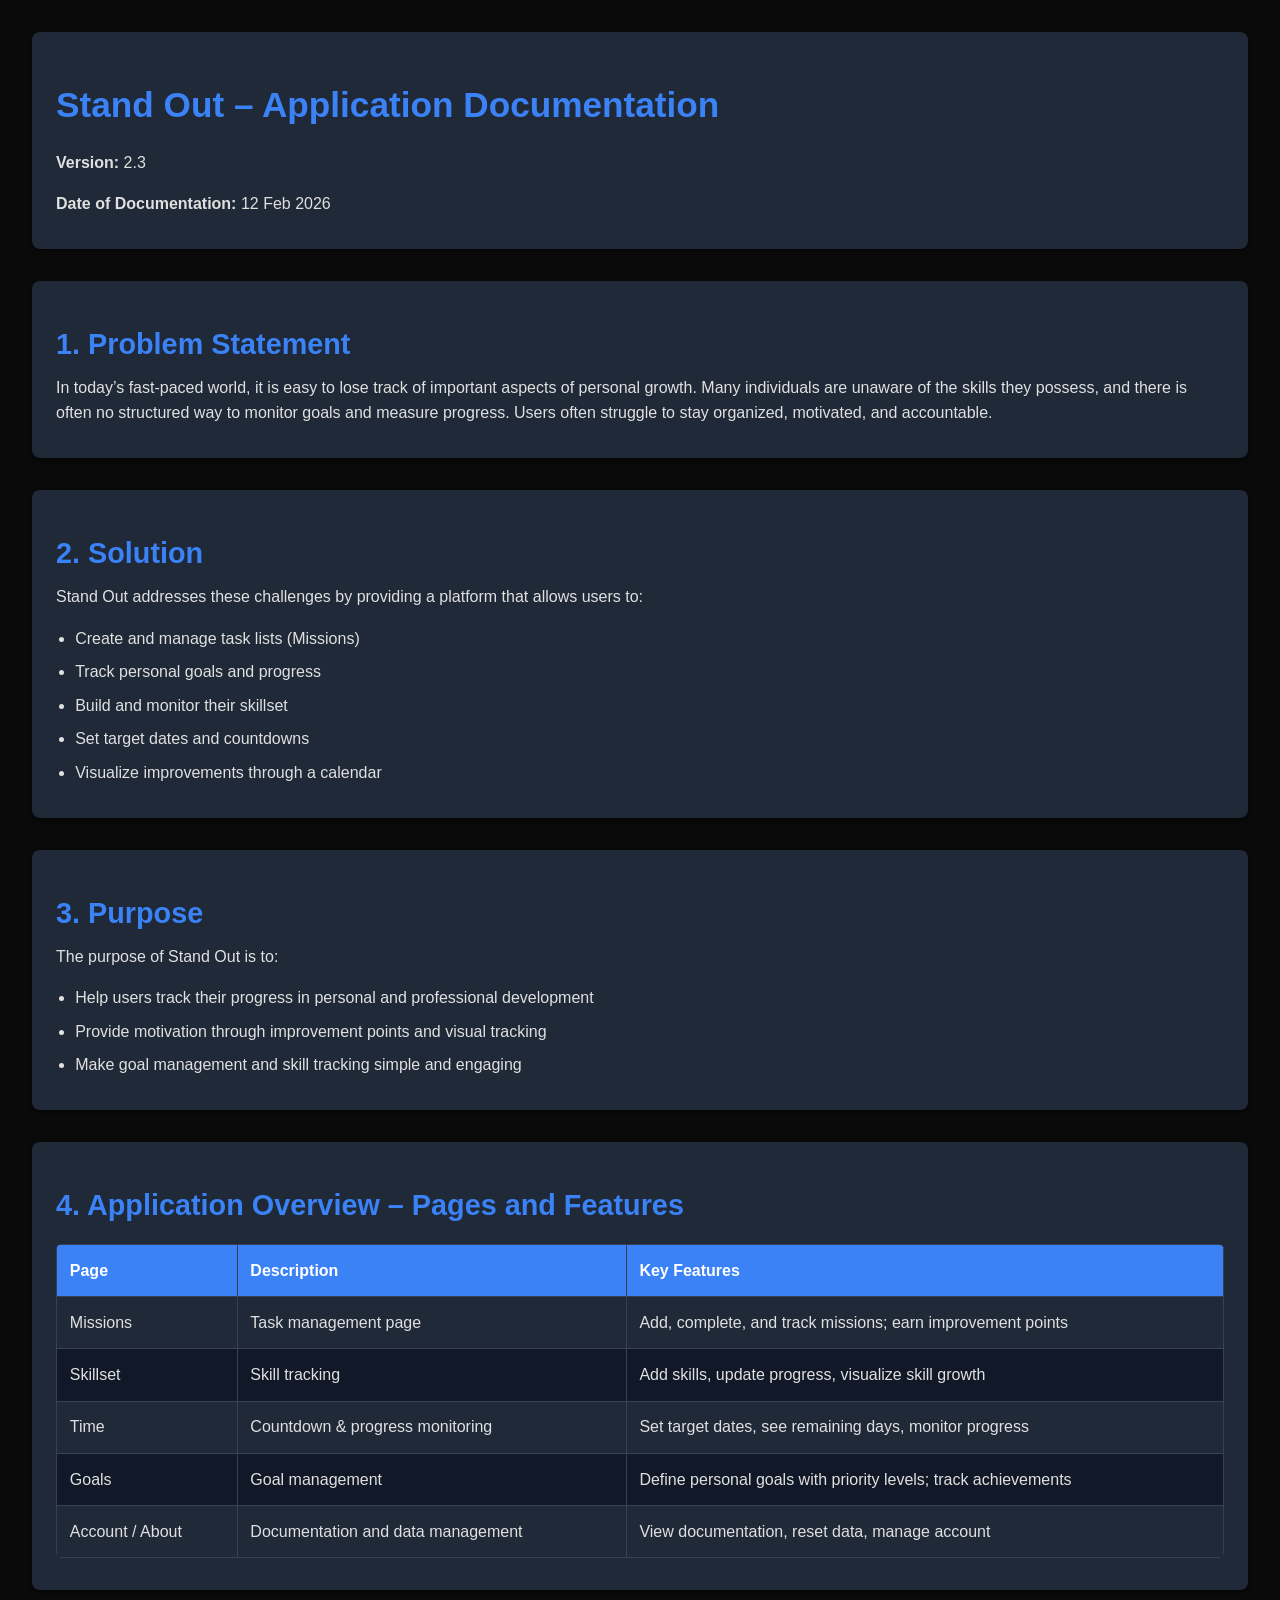
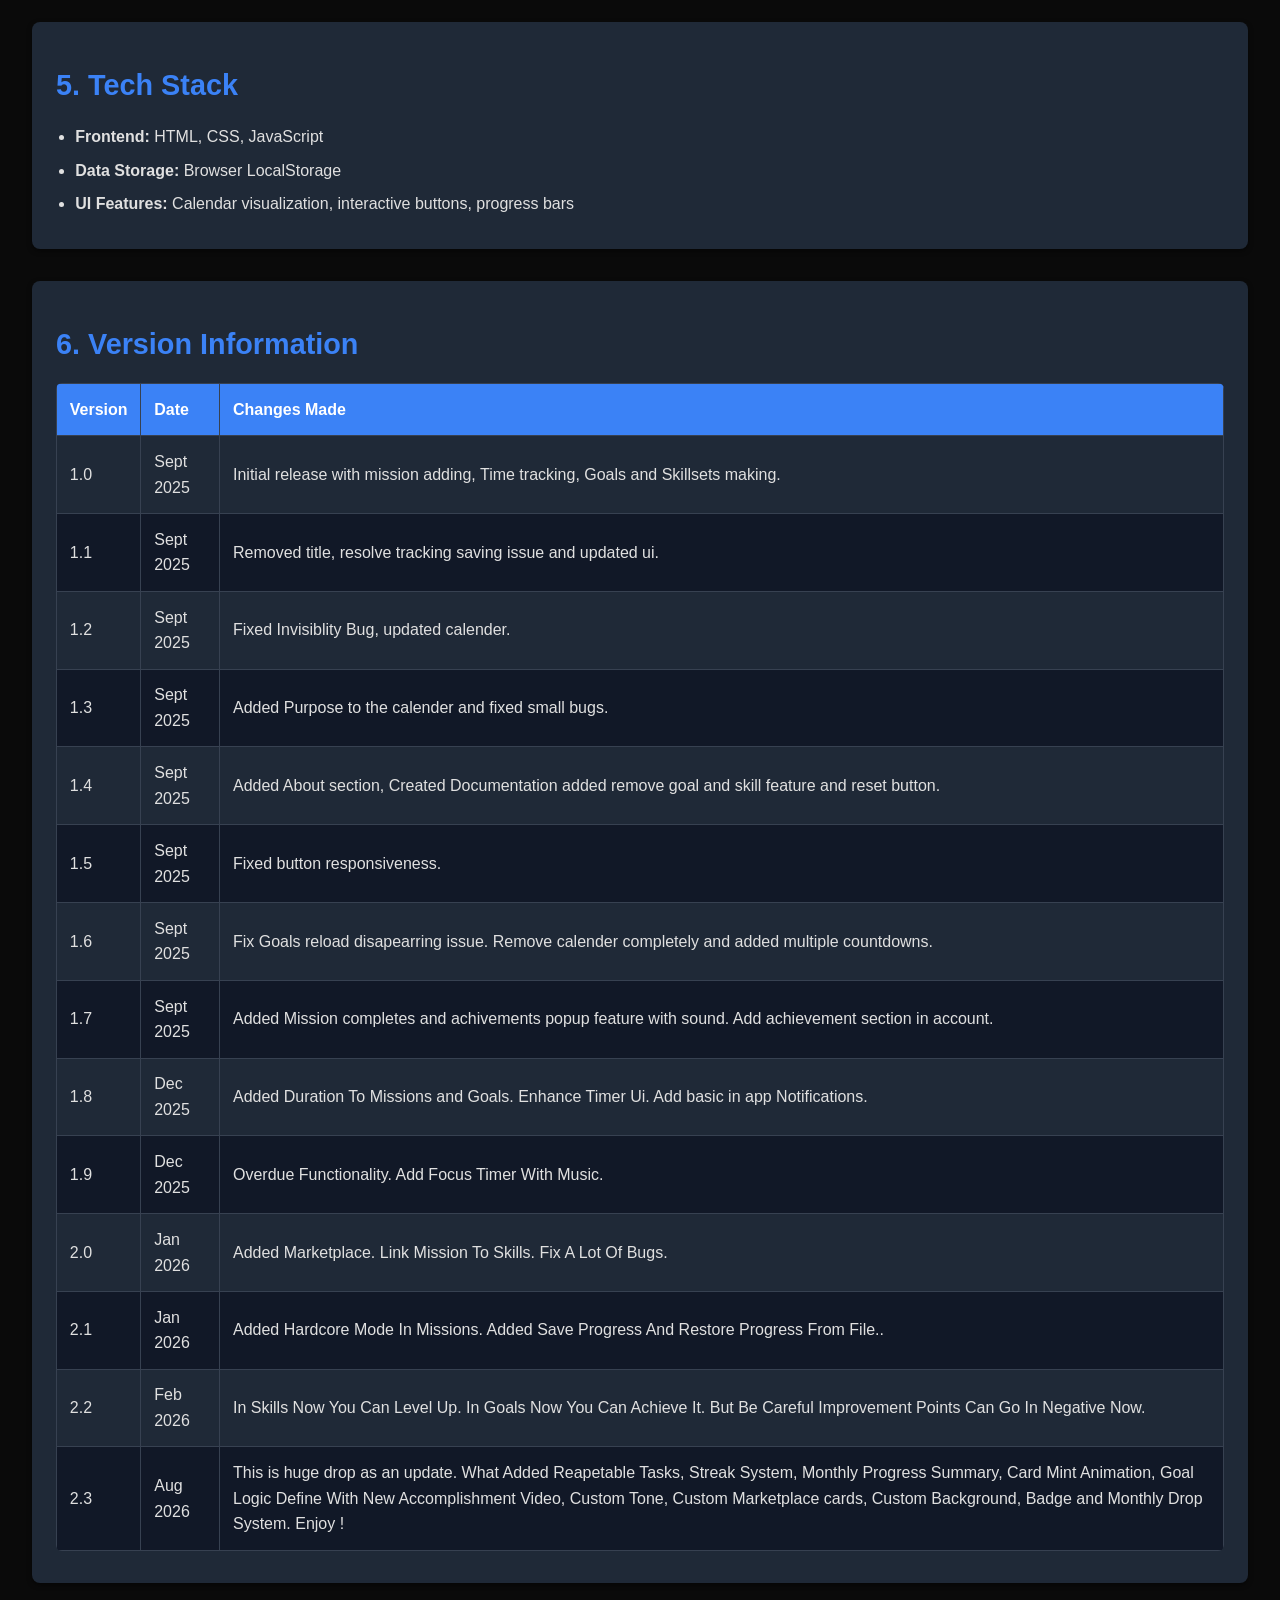
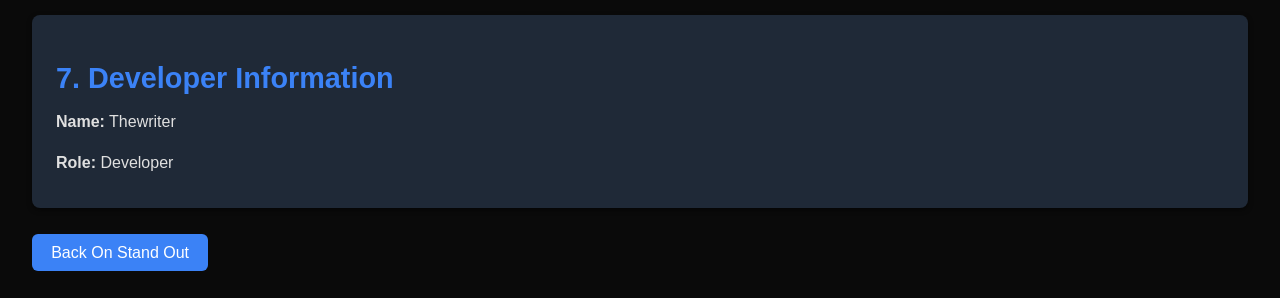
==== documentation.html @ ccac1e9d "Update documentation.html" ====
<!DOCTYPE html>
<html lang="en">
<head>
  <meta charset="UTF-8">
  <meta name="viewport" content="width=device-width, initial-scale=1.0">
  <title>Stand Out Documentation</title>
  <style>
    body {
      font-family: 'Segoe UI', sans-serif;
      background-color: #0a0a0a;
      color: #e0e0e0;
      margin: 0;
      padding: 2rem;
      line-height: 1.6;
    }
    h1, h2, h3, h4, h5, h6 {
      color: #3B82F6;
      margin-bottom: 0.5rem;
    }
    h1 { font-size: 2.2rem; margin-bottom: 1rem; }
    h2 { font-size: 1.8rem; margin-top: 1.5rem; }
    h3 { font-size: 1.4rem; margin-top: 1rem; }
    p { margin: 0.5rem 0 1rem 0; }
    ul {
      padding-left: 1.2rem;
    }
    li {
      margin-bottom: 0.5rem;
    }
    table {
      border-collapse: collapse;
      width: 100%;
      margin: 1rem 0;
      background-color: #1f2937;
      color: #e0e0e0;
      border-radius: 6px;
      overflow: hidden;
    }
    th, td {
      border: 1px solid #374151;
      padding: 0.8rem;
      text-align: left;
    }
    th {
      background-color: #3B82F6;
      color: white;
    }
    tr:nth-child(even) {
      background-color: #111827;
    }
    section {
      margin-bottom: 2rem;
      max-width: 100vw;
      background: #1f2937;
      padding: 1rem 1.5rem;
      border-radius: 8px;
      box-shadow: 0 2px 5px rgba(0,0,0,0.5);
      overflow-x: auto;
    }
    .button {
  margin-left: auto;
  padding: 0.6rem 1.2rem;
  background: #3B82F6;
  border: none;
  border-radius: 6px;
  color: white;
  cursor: pointer;
  text-decoration: none;
  transition: background 0.3s ease, transform 0.2s ease;
}
  </style>
</head>
<body>

  <section>
    <h1>Stand Out – Application Documentation</h1>
    <p><strong>Version:</strong> 2.3</p>
    <p><strong>Date of Documentation:</strong> 12 Feb 2026</p>
  </section>

  <section>
    <h2>1. Problem Statement</h2>
    <p>In today’s fast-paced world, it is easy to lose track of important aspects of personal growth. Many individuals are unaware of the skills they possess, and there is often no structured way to monitor goals and measure progress. Users often struggle to stay organized, motivated, and accountable.</p>
  </section>

  <section>
    <h2>2. Solution</h2>
    <p>Stand Out addresses these challenges by providing a platform that allows users to:</p>
    <ul>
      <li>Create and manage task lists (Missions)</li>
      <li>Track personal goals and progress</li>
      <li>Build and monitor their skillset</li>
      <li>Set target dates and countdowns</li>
      <li>Visualize improvements through a calendar</li>
    </ul>
  </section>

  <section>
    <h2>3. Purpose</h2>
    <p>The purpose of Stand Out is to:</p>
    <ul>
      <li>Help users track their progress in personal and professional development</li>
      <li>Provide motivation through improvement points and visual tracking</li>
      <li>Make goal management and skill tracking simple and engaging</li>
    </ul>
  </section>

  <section>
    <h2>4. Application Overview – Pages and Features</h2>
    <table>
      <thead>
        <tr>
          <th>Page</th>
          <th>Description</th>
          <th>Key Features</th>
        </tr>
      </thead>
      <tbody>
        <tr>
          <td>Missions</td>
          <td>Task management page</td>
          <td>Add, complete, and track missions; earn improvement points</td>
        </tr>
        <tr>
          <td>Skillset</td>
          <td>Skill tracking</td>
          <td>Add skills, update progress, visualize skill growth</td>
        </tr>
        <tr>
          <td>Time</td>
          <td>Countdown & progress monitoring</td>
          <td>Set target dates, see remaining days, monitor progress</td>
        </tr>
        <tr>
          <td>Goals</td>
          <td>Goal management</td>
          <td>Define personal goals with priority levels; track achievements</td>
        </tr>
        <tr>
          <td>Account / About</td>
          <td>Documentation and data management</td>
          <td>View documentation, reset data, manage account</td>
        </tr>
      </tbody>
    </table>
  </section>

  <section>
    <h2>5. Tech Stack</h2>
    <ul>
      <li><strong>Frontend:</strong> HTML, CSS, JavaScript</li>
      <li><strong>Data Storage:</strong> Browser LocalStorage</li>
      <li><strong>UI Features:</strong> Calendar visualization, interactive buttons, progress bars</li>
    </ul>
  </section>

  <section>
    <h2>6. Version Information</h2>
    <table>
      <thead>
        <tr>
          <th>Version</th>
          <th>Date</th>
          <th>Changes Made</th>
        </tr>
      </thead>
      <tbody>
        <tr>
          <td>1.0</td>
          <td>Sept 2025</td>
          <td>Initial release with mission adding, Time tracking, Goals and Skillsets making.</td>
        </tr>
        <tr>
          <td>1.1</td>
          <td>Sept 2025</td>
          <td>Removed title, resolve tracking saving issue and updated ui.</td>
        </tr>
        <tr>
          <td>1.2</td>
          <td>Sept 2025</td>
          <td>Fixed Invisiblity Bug, updated calender.</td>
        </tr>
        <tr>
          <td>1.3</td>
          <td>Sept 2025</td>
          <td>Added Purpose to the calender and fixed small bugs.</td>
        </tr>
        <tr>
          <td>1.4</td>
          <td>Sept 2025</td>
          <td>Added About section, Created Documentation added remove goal and skill feature and reset button.</td>
        </tr>
        <tr>
          <td>1.5</td>
          <td>Sept 2025</td>
          <td>Fixed button responsiveness.</td>
        </tr>
        <tr>
          <td>1.6</td>
          <td>Sept 2025</td>
          <td>Fix Goals reload disapearring issue. Remove calender completely and added multiple countdowns.</td>
        </tr>
        <tr>
          <td>1.7</td>
          <td>Sept 2025</td>
          <td>Added Mission completes and achivements popup feature with sound. Add achievement section in account.</td>
        </tr>
        <tr>
          <td>1.8</td>
          <td>Dec 2025</td>
          <td>Added Duration To Missions and Goals. Enhance Timer Ui. Add basic in app Notifications.</td>
        </tr>
        <tr>
          <td>1.9</td>
          <td>Dec 2025</td>
          <td>Overdue Functionality. Add Focus Timer With Music.</td>
        </tr>
        <tr>
          <td>2.0</td>
          <td>Jan 2026</td>
          <td>Added Marketplace. Link Mission To Skills. Fix A Lot Of Bugs.</td>
        </tr>
        <tr>
          <td>2.1</td>
          <td>Jan 2026</td>
          <td>Added Hardcore Mode In Missions.  Added Save Progress And Restore Progress From File..</td>
        </tr>
         <tr>
          <td>2.2</td>
          <td>Feb 2026</td>
          <td>In Skills Now You Can Level Up. In Goals Now You Can Achieve It. But Be Careful Improvement Points Can Go In Negative Now.</td>
         </tr>
        <tr>
          <td>2.3</td>
          <td>Aug 2026</td>
          <td>This is huge drop as an update. What Added Reapetable Tasks, Streak System, Monthly Progress Summary, Card Mint Animation, Goal Logic Define With New Accomplishment Video, Custom Tone, Custom Marketplace cards, Custom Background, Badge and Monthly Drop System. Enjoy !</td>
         </tr>
      </tbody>
    </table>
  </section>

  <section>
    <h2>7. Developer Information</h2>
    <p><strong>Name:</strong> Thewriter</p>
    <p><strong>Role:</strong> Developer</p>
  </section>
  <a class="button" href="index.html">Back On Stand Out</a>
</body>
</html>
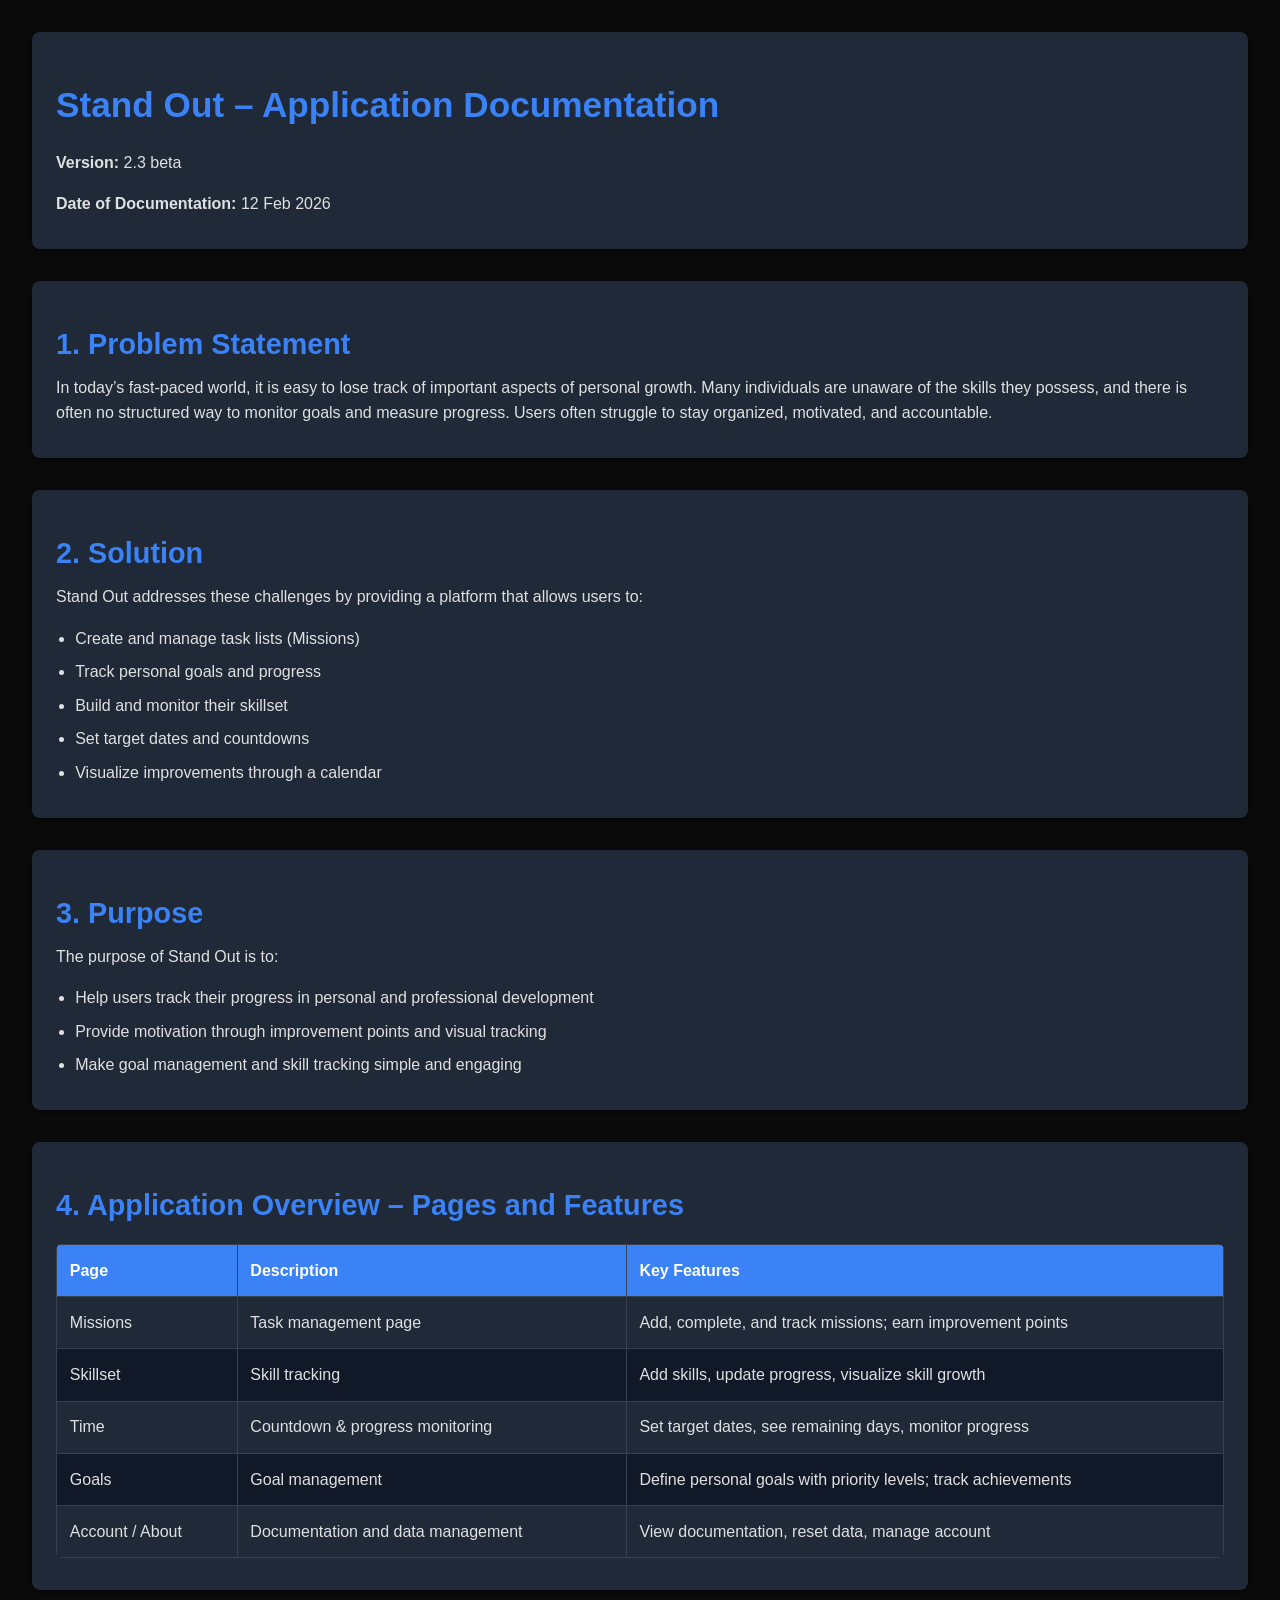
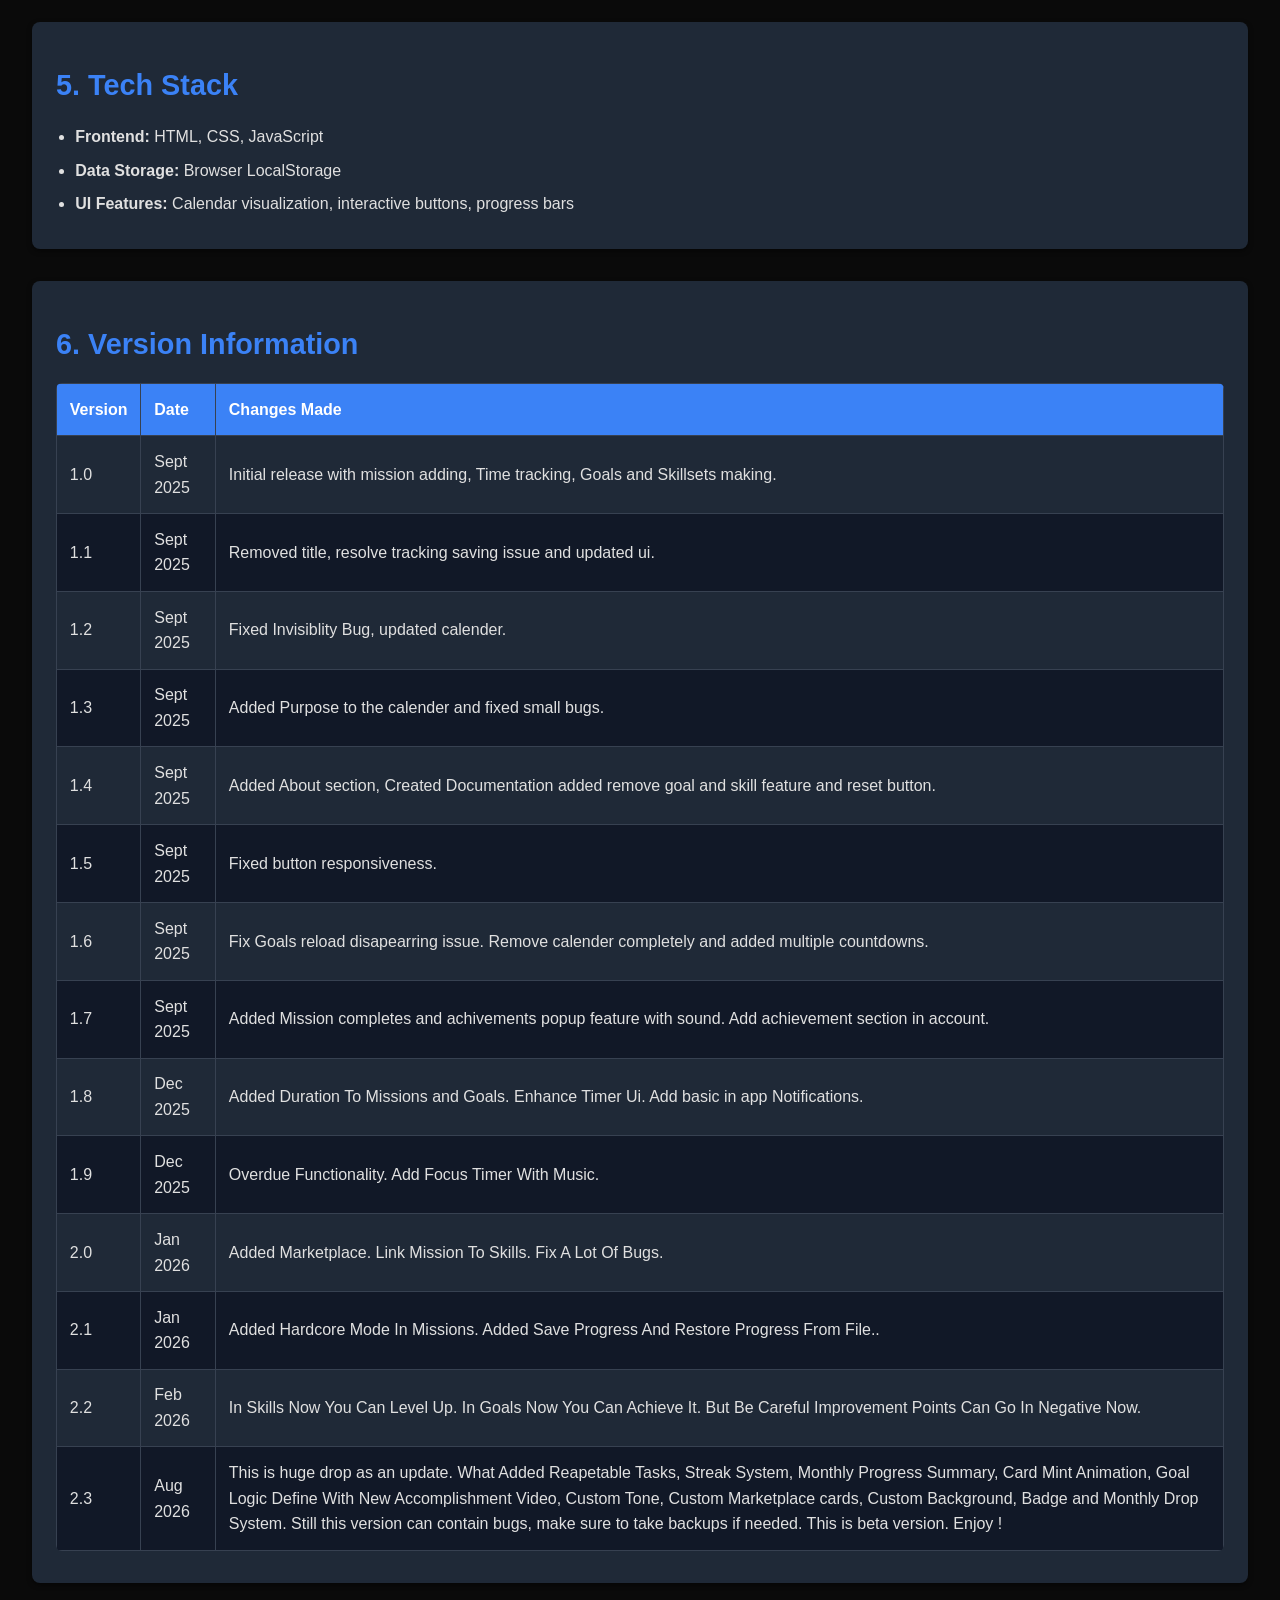
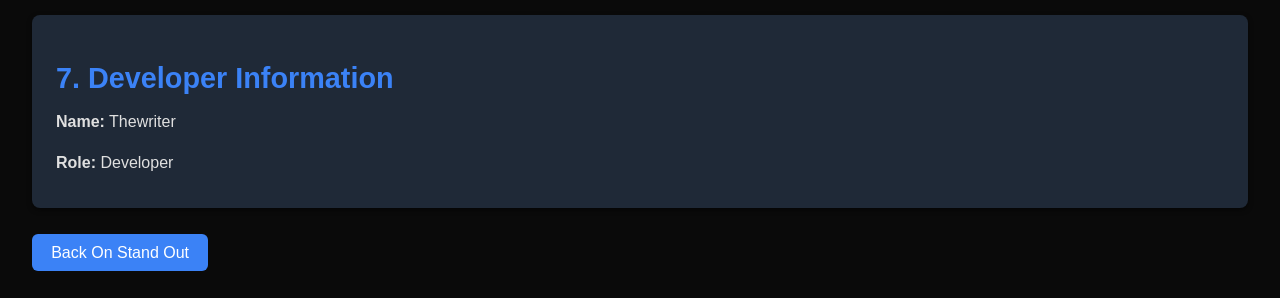
==== commit 220cd089: "Update documentation.html" ====
--- a/documentation.html
+++ b/documentation.html
@@ -74,7 +74,7 @@
 
   <section>
     <h1>Stand Out – Application Documentation</h1>
-    <p><strong>Version:</strong> 2.3</p>
+    <p><strong>Version:</strong> 2.3 beta</p>
     <p><strong>Date of Documentation:</strong> 12 Feb 2026</p>
   </section>
 
@@ -233,7 +233,7 @@
         <tr>
           <td>2.3</td>
           <td>Aug 2026</td>
-          <td>This is huge drop as an update. What Added Reapetable Tasks, Streak System, Monthly Progress Summary, Card Mint Animation, Goal Logic Define With New Accomplishment Video, Custom Tone, Custom Marketplace cards, Custom Background, Badge and Monthly Drop System. Enjoy !</td>
+          <td>This is huge drop as an update. What Added Reapetable Tasks, Streak System, Monthly Progress Summary, Card Mint Animation, Goal Logic Define With New Accomplishment Video, Custom Tone, Custom Marketplace cards, Custom Background, Badge and Monthly Drop System. Still this version can contain bugs, make sure to take backups if needed. This  is beta version. Enjoy !</td>
          </tr>
       </tbody>
     </table>
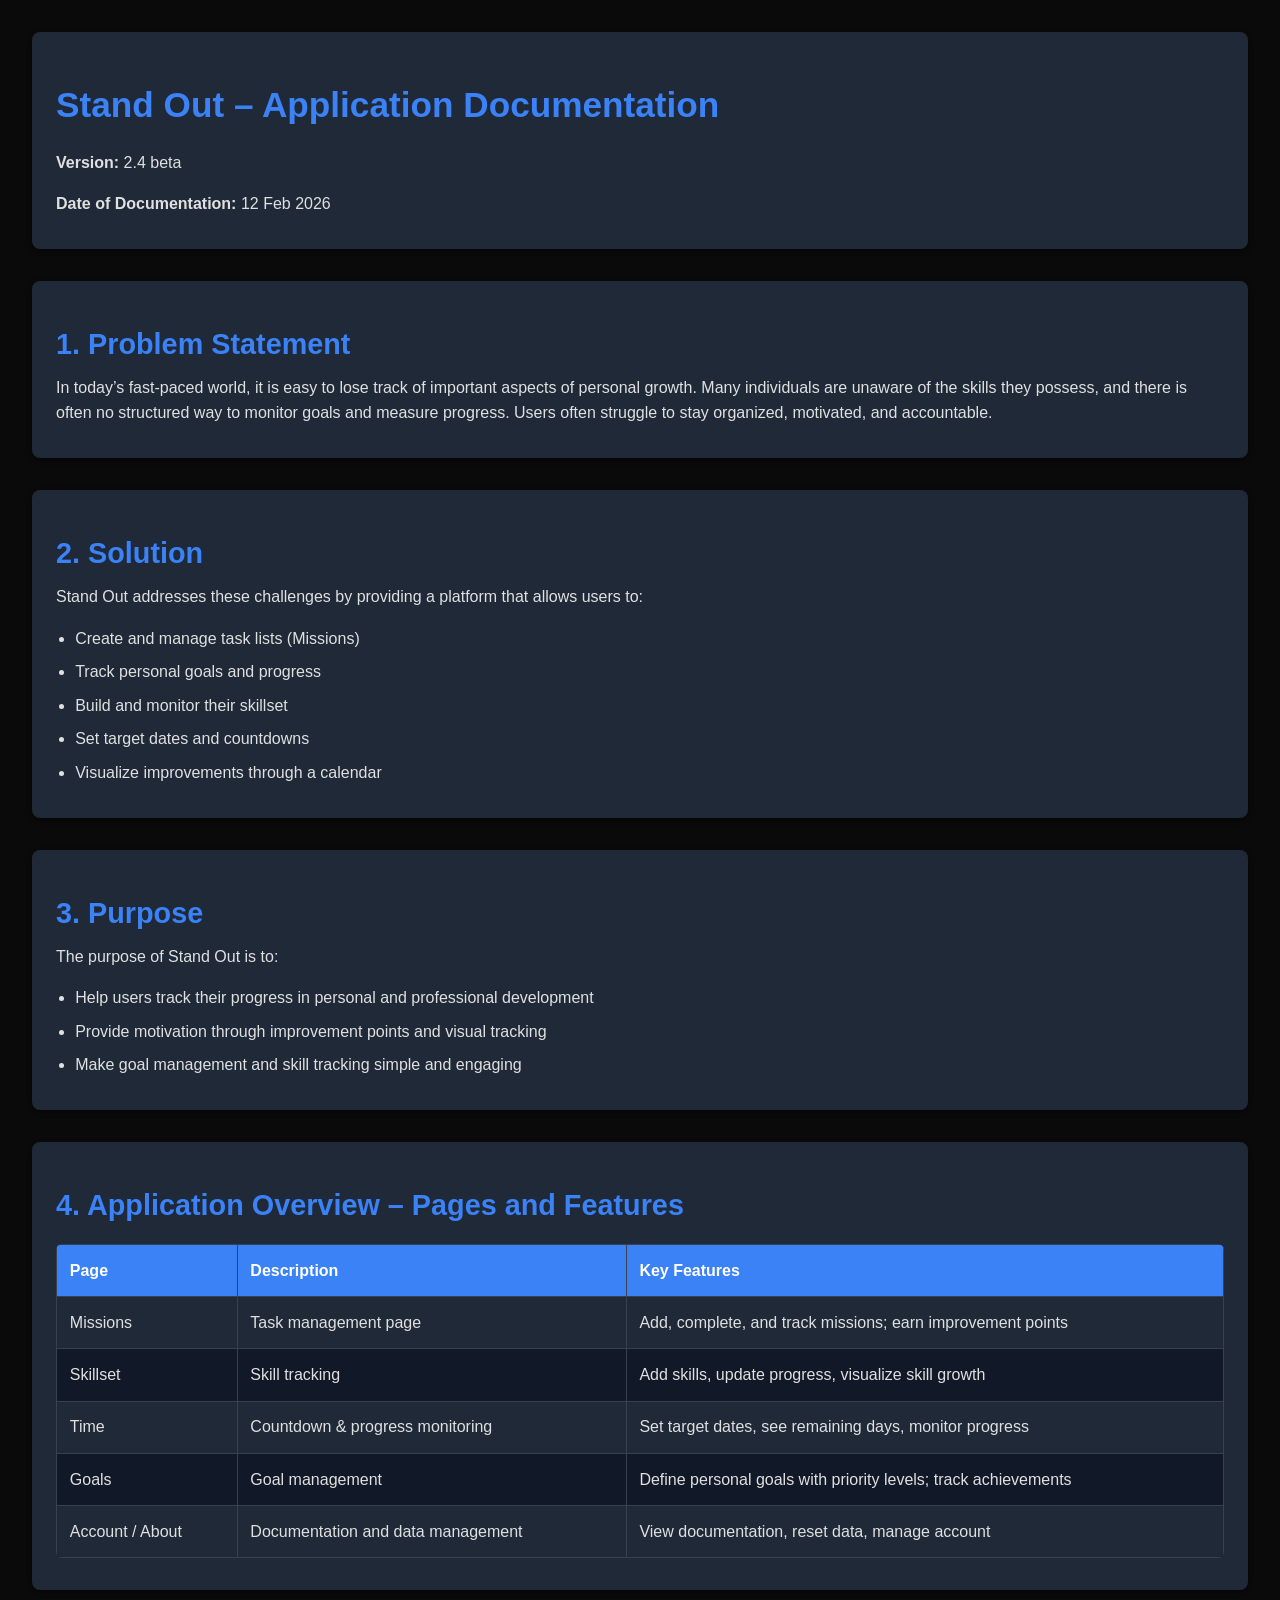
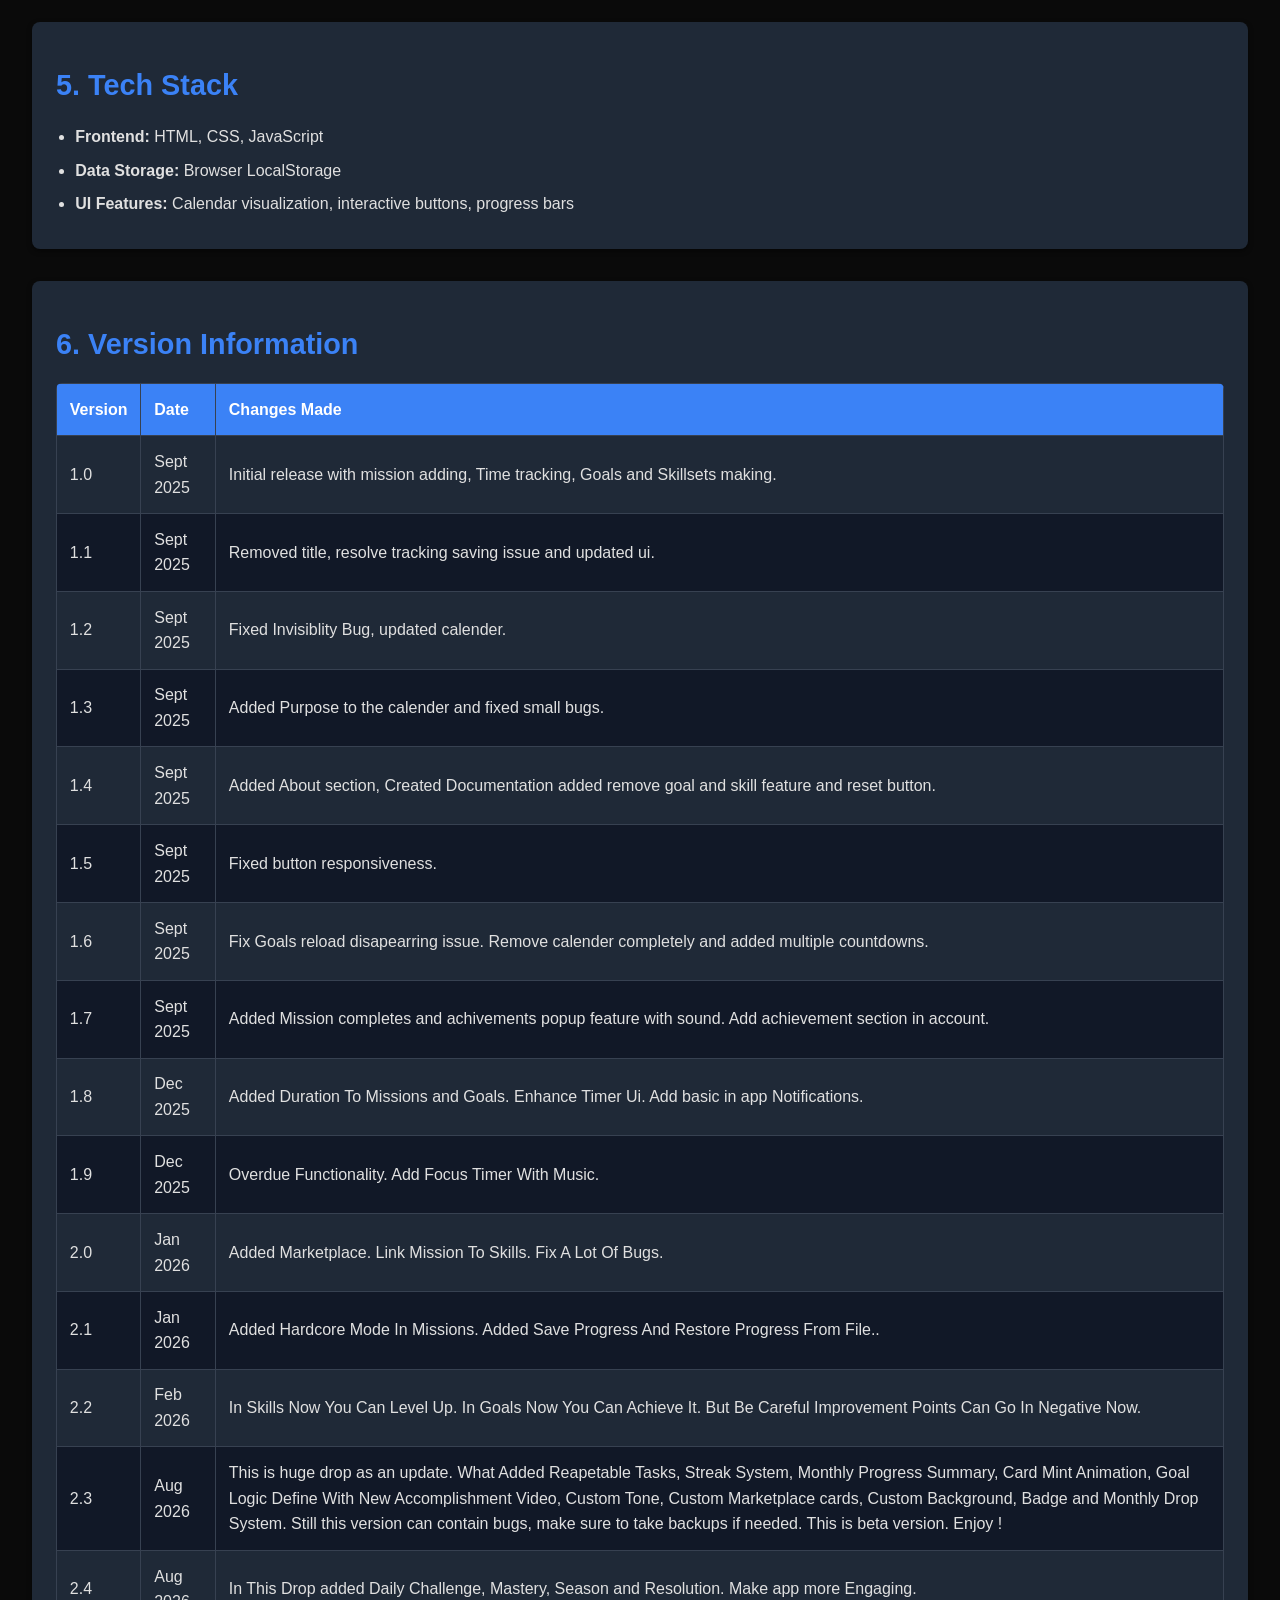
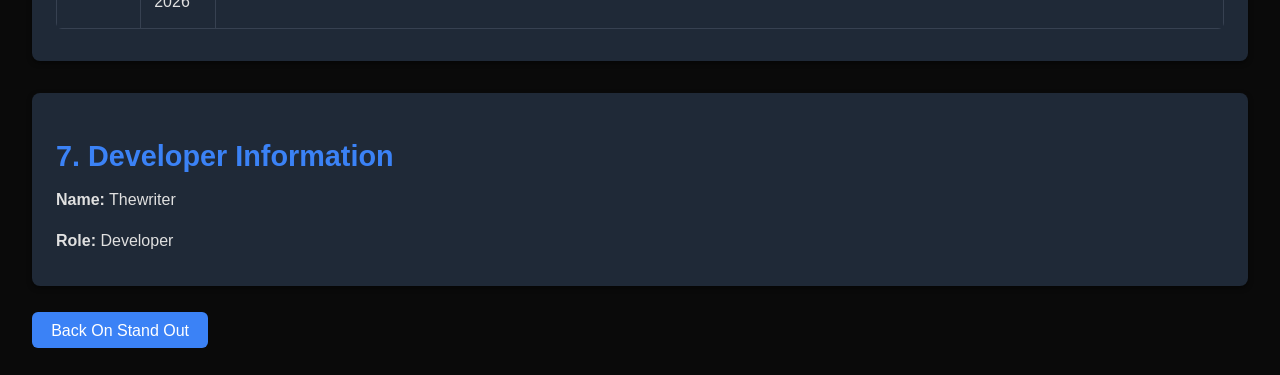
==== commit 678cbc55: "Update documentation.html" ====
--- a/documentation.html
+++ b/documentation.html
@@ -74,7 +74,7 @@
 
   <section>
     <h1>Stand Out – Application Documentation</h1>
-    <p><strong>Version:</strong> 2.3 beta</p>
+    <p><strong>Version:</strong> 2.4 beta</p>
     <p><strong>Date of Documentation:</strong> 12 Feb 2026</p>
   </section>
 
@@ -235,6 +235,9 @@
           <td>Aug 2026</td>
           <td>This is huge drop as an update. What Added Reapetable Tasks, Streak System, Monthly Progress Summary, Card Mint Animation, Goal Logic Define With New Accomplishment Video, Custom Tone, Custom Marketplace cards, Custom Background, Badge and Monthly Drop System. Still this version can contain bugs, make sure to take backups if needed. This  is beta version. Enjoy !</td>
          </tr>
+         <td>2.4</td>
+          <td>Aug 2026</td>
+          <td>In This Drop added Daily Challenge, Mastery, Season and Resolution. Make app more Engaging.</tr>
       </tbody>
     </table>
   </section>
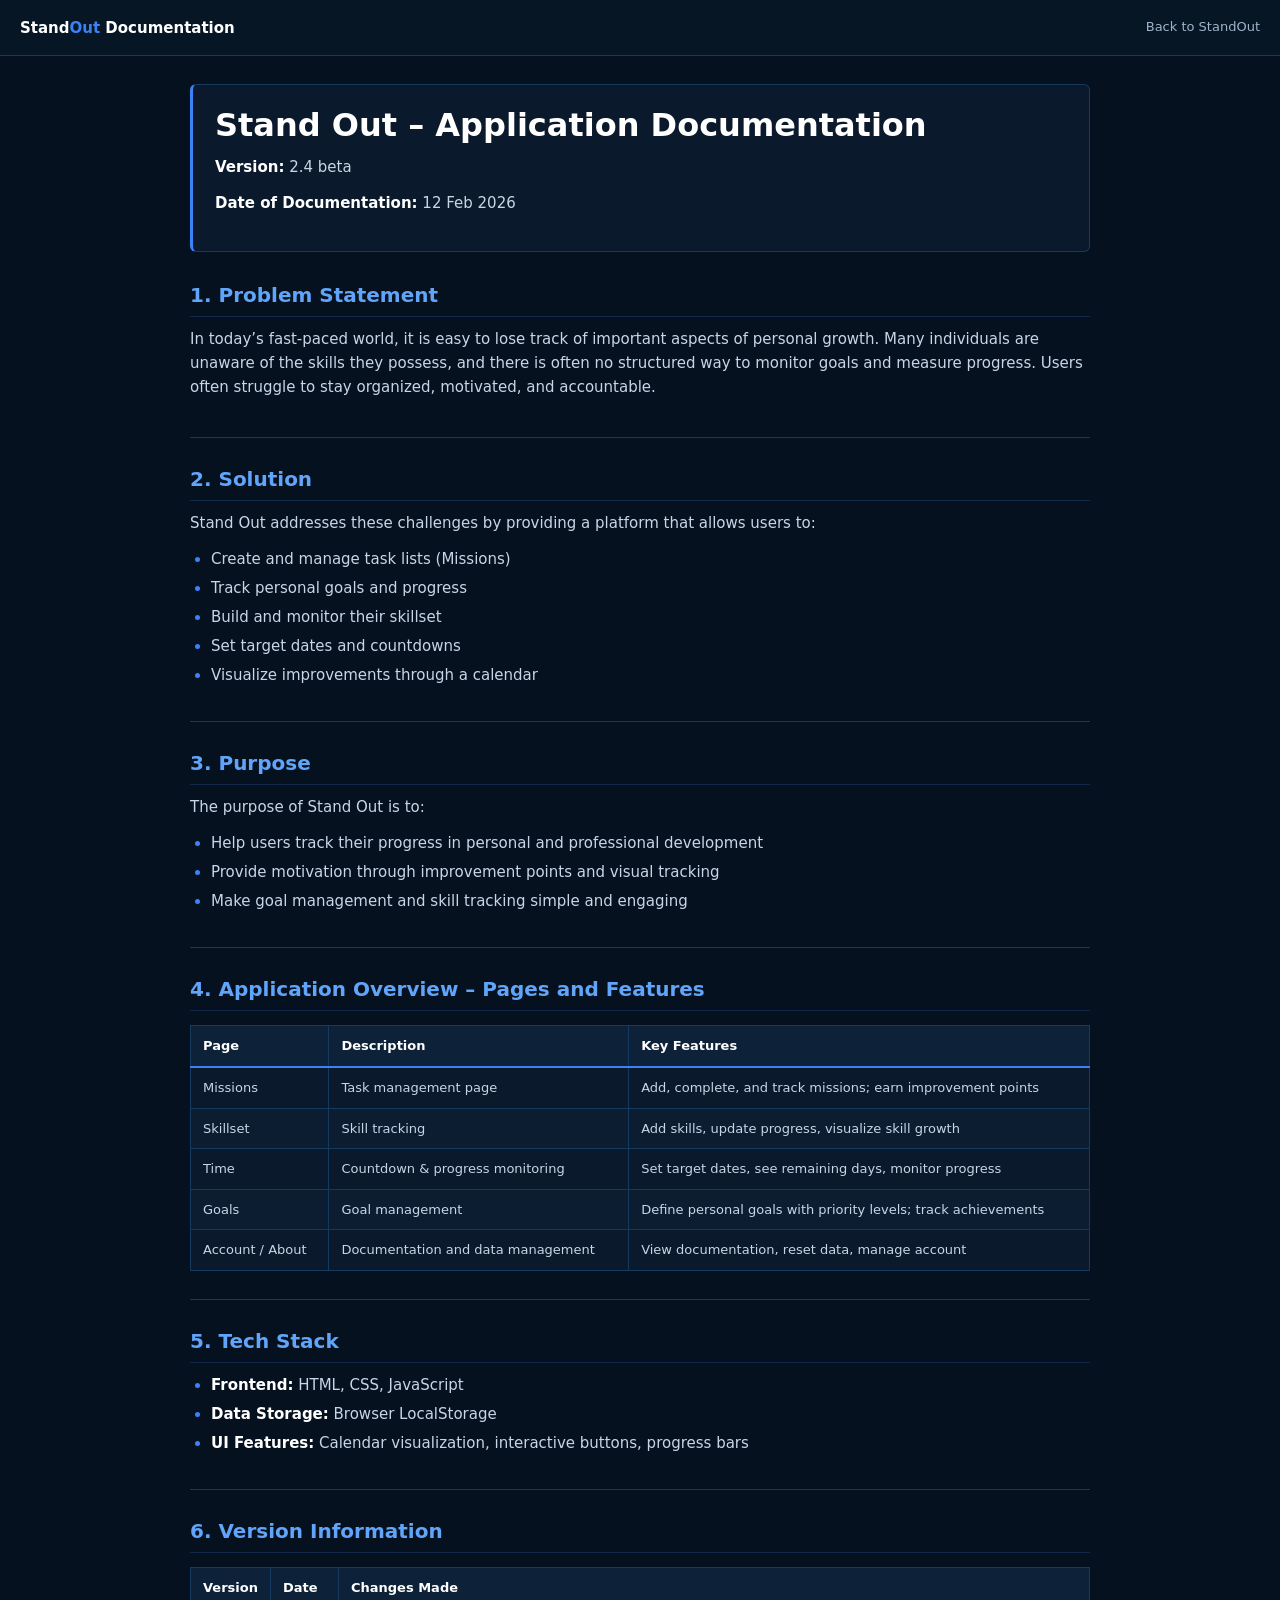
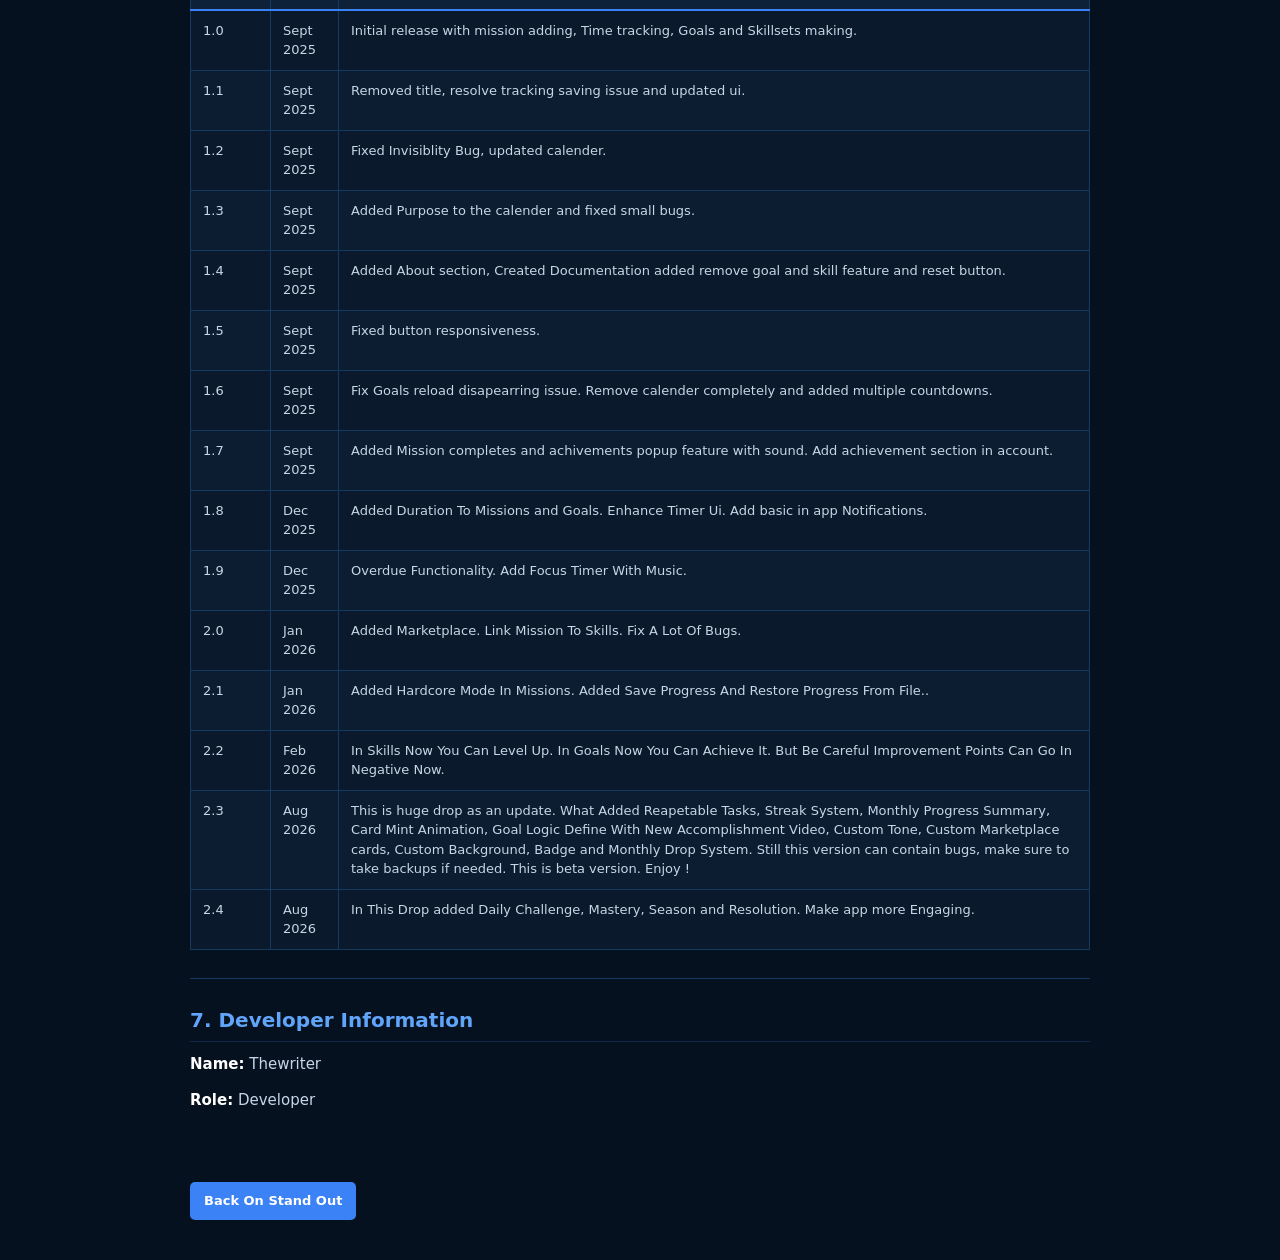
==== commit 22688b7e: "Update documentation.html" ====
--- a/documentation.html
+++ b/documentation.html
@@ -4,73 +4,333 @@
   <meta charset="UTF-8">
   <meta name="viewport" content="width=device-width, initial-scale=1.0">
   <title>Stand Out Documentation</title>
+
   <style>
+    :root {
+      --bg: #06111f;
+      --surface: #0a192b;
+      --surface-2: #0d2239;
+      --border: #153a5f;
+      --border-soft: rgba(59,130,246,.20);
+      --text: #f5f9ff;
+      --muted: #9fb4ca;
+      --accent: #3b82f6;
+      --accent-dark: #2563eb;
+      --accent-soft: rgba(59,130,246,.10);
+      --max-width: 900px;
+    }
+
+    * { box-sizing: border-box; }
+
+    html {
+      background: var(--bg);
+      scroll-behavior: smooth;
+    }
+
     body {
-      font-family: 'Segoe UI', sans-serif;
-      background-color: #0a0a0a;
-      color: #e0e0e0;
       margin: 0;
-      padding: 2rem;
+      padding: 0 0 40px;
+      min-height: 100vh;
+      background: var(--bg);
+      color: var(--text);
+      font-family: "Segoe UI", system-ui, -apple-system, sans-serif;
+      font-size: 15px;
       line-height: 1.6;
     }
+
+    .doc-nav {
+      position: sticky;
+      top: 0;
+      z-index: 100;
+      min-height: 56px;
+      display: flex;
+      align-items: center;
+      justify-content: space-between;
+      padding: 0 20px;
+      background: #071625;
+      border-bottom: 1px solid var(--border);
+    }
+
+    .doc-brand {
+      color: #fff;
+      font-size: 15px;
+      font-weight: 600;
+    }
+
+    .doc-brand span {
+      color: var(--accent);
+    }
+
+    .doc-nav a {
+      color: var(--muted);
+      font-size: 13px;
+      text-decoration: none;
+    }
+
+    .doc-nav a:hover {
+      color: #fff;
+    }
+
+    main {
+      width: min(calc(100% - 32px), var(--max-width));
+      margin: 0 auto;
+      padding-top: 28px;
+    }
+
+    section {
+      margin: 0 0 28px;
+      padding: 0 0 26px;
+      background: transparent;
+      border: 0;
+      border-bottom: 1px solid var(--border);
+      border-radius: 0;
+    }
+
+    section:first-child {
+      padding: 20px 22px 24px;
+      background: var(--surface);
+      border: 1px solid var(--border);
+      border-left: 3px solid var(--accent);
+      border-radius: 6px;
+      margin-bottom: 30px;
+    }
+
+    section:last-of-type {
+      border-bottom: 0;
+    }
+
     h1, h2, h3, h4, h5, h6 {
-      color: #3B82F6;
-      margin-bottom: 0.5rem;
-    }
-    h1 { font-size: 2.2rem; margin-bottom: 1rem; }
-    h2 { font-size: 1.8rem; margin-top: 1.5rem; }
-    h3 { font-size: 1.4rem; margin-top: 1rem; }
-    p { margin: 0.5rem 0 1rem 0; }
+      color: #fff;
+      line-height: 1.3;
+      letter-spacing: 0;
+    }
+
+    h1 {
+      margin: 0 0 8px;
+      font-size: 2rem;
+      font-weight: 650;
+      color: #fff;
+    }
+
+    h2 {
+      margin: 0 0 10px;
+      padding: 0 0 8px;
+      font-size: 1.25rem;
+      font-weight: 600;
+      color: #60a5fa;
+      border-bottom: 1px solid var(--border-soft);
+    }
+
+    h3 { font-size: 1.05rem; }
+
+    p {
+      margin: 6px 0 12px;
+      color: #c7d6e6;
+    }
+
+    strong {
+      color: #fff;
+      font-weight: 600;
+    }
+
     ul {
-      padding-left: 1.2rem;
-    }
+      margin: 8px 0;
+      padding-left: 21px;
+    }
+
     li {
-      margin-bottom: 0.5rem;
-    }
+      margin: 5px 0;
+      color: #c7d6e6;
+    }
+
+    li::marker {
+      color: var(--accent);
+    }
+
     table {
+      width: 100%;
+      margin: 14px 0 2px;
       border-collapse: collapse;
-      width: 100%;
-      margin: 1rem 0;
-      background-color: #1f2937;
-      color: #e0e0e0;
-      border-radius: 6px;
-      overflow: hidden;
-    }
+      background: var(--surface);
+      color: #c7d6e6;
+      border: 1px solid var(--border);
+    }
+
     th, td {
-      border: 1px solid #374151;
-      padding: 0.8rem;
+      padding: 10px 12px;
       text-align: left;
-    }
+      vertical-align: top;
+      border-right: 1px solid var(--border);
+      border-bottom: 1px solid var(--border);
+    }
+
+    th:last-child,
+    td:last-child {
+      border-right: 0;
+    }
+
+    tr:last-child td {
+      border-bottom: 0;
+    }
+
     th {
-      background-color: #3B82F6;
-      color: white;
-    }
-    tr:nth-child(even) {
-      background-color: #111827;
-    }
-    section {
-      margin-bottom: 2rem;
-      max-width: 100vw;
-      background: #1f2937;
-      padding: 1rem 1.5rem;
-      border-radius: 8px;
-      box-shadow: 0 2px 5px rgba(0,0,0,0.5);
-      overflow-x: auto;
-    }
+      background: var(--surface-2);
+      color: #fff;
+      font-size: 13px;
+      font-weight: 600;
+      border-bottom: 2px solid var(--accent);
+    }
+
+    td {
+      font-size: 13px;
+      line-height: 1.5;
+    }
+
+    tr:nth-child(even) td {
+      background: rgba(59,130,246,.035);
+    }
+
     .button {
-  margin-left: auto;
-  padding: 0.6rem 1.2rem;
-  background: #3B82F6;
-  border: none;
-  border-radius: 6px;
-  color: white;
-  cursor: pointer;
-  text-decoration: none;
-  transition: background 0.3s ease, transform 0.2s ease;
-}
+      display: inline-flex;
+      align-items: center;
+      justify-content: center;
+      margin-top: 4px;
+      padding: 9px 14px;
+      background: var(--accent);
+      border: 0;
+      border-radius: 5px;
+      color: #fff;
+      font-size: 13px;
+      font-weight: 600;
+      text-decoration: none;
+      cursor: pointer;
+    }
+
+    .button:hover {
+      background: var(--accent-dark);
+    }
+
+    @media (max-width: 600px) {
+      .doc-nav {
+        padding: 0 14px;
+      }
+
+      main {
+        width: min(calc(100% - 24px), var(--max-width));
+        padding-top: 22px;
+      }
+
+      section {
+        margin-bottom: 24px;
+        padding-bottom: 22px;
+      }
+
+      section:first-child {
+        padding: 18px 16px 20px;
+      }
+
+      h1 {
+        font-size: 1.65rem;
+      }
+
+      h2 {
+        font-size: 1.15rem;
+      }
+
+      table,
+      thead,
+      tbody,
+      tr,
+      th,
+      td {
+        display: block;
+        width: 100%;
+      }
+
+      table {
+        border: 0;
+        background: transparent;
+      }
+
+      thead {
+        position: absolute;
+        width: 1px;
+        height: 1px;
+        overflow: hidden;
+        clip: rect(0, 0, 0, 0);
+      }
+
+      tbody {
+        display: block;
+      }
+
+      tr {
+        margin-bottom: 10px;
+        background: var(--surface);
+        border: 1px solid var(--border);
+      }
+
+      tr:last-child {
+        margin-bottom: 0;
+      }
+
+      td {
+        display: grid;
+        grid-template-columns: 88px minmax(0, 1fr);
+        gap: 10px;
+        padding: 9px 10px;
+        border: 0;
+        border-bottom: 1px solid var(--border);
+        overflow-wrap: anywhere;
+      }
+
+      td:last-child {
+        border-bottom: 0;
+      }
+
+      td:nth-child(1)::before {
+        content: "Page";
+        color: #60a5fa;
+        font-weight: 600;
+      }
+
+      td:nth-child(2)::before {
+        content: "Description";
+        color: #60a5fa;
+        font-weight: 600;
+      }
+
+      td:nth-child(3)::before {
+        content: "Key Features";
+        color: #60a5fa;
+        font-weight: 600;
+      }
+
+      section:nth-of-type(6) td:nth-child(1)::before {
+        content: "Version";
+      }
+
+      section:nth-of-type(6) td:nth-child(2)::before {
+        content: "Date";
+      }
+
+      section:nth-of-type(6) td:nth-child(3)::before {
+        content: "Changes";
+      }
+
+      .button {
+        width: 100%;
+      }
+    }
   </style>
+
 </head>
 <body>
+  <nav class="doc-nav">
+    <div class="doc-brand">Stand<span>Out</span> Documentation</div>
+    <a href="index.html">Back to StandOut</a>
+  </nav>
+  <main>
 
   <section>
     <h1>Stand Out – Application Documentation</h1>
@@ -248,5 +508,6 @@
     <p><strong>Role:</strong> Developer</p>
   </section>
   <a class="button" href="index.html">Back On Stand Out</a>
+</main>
 </body>
 </html>
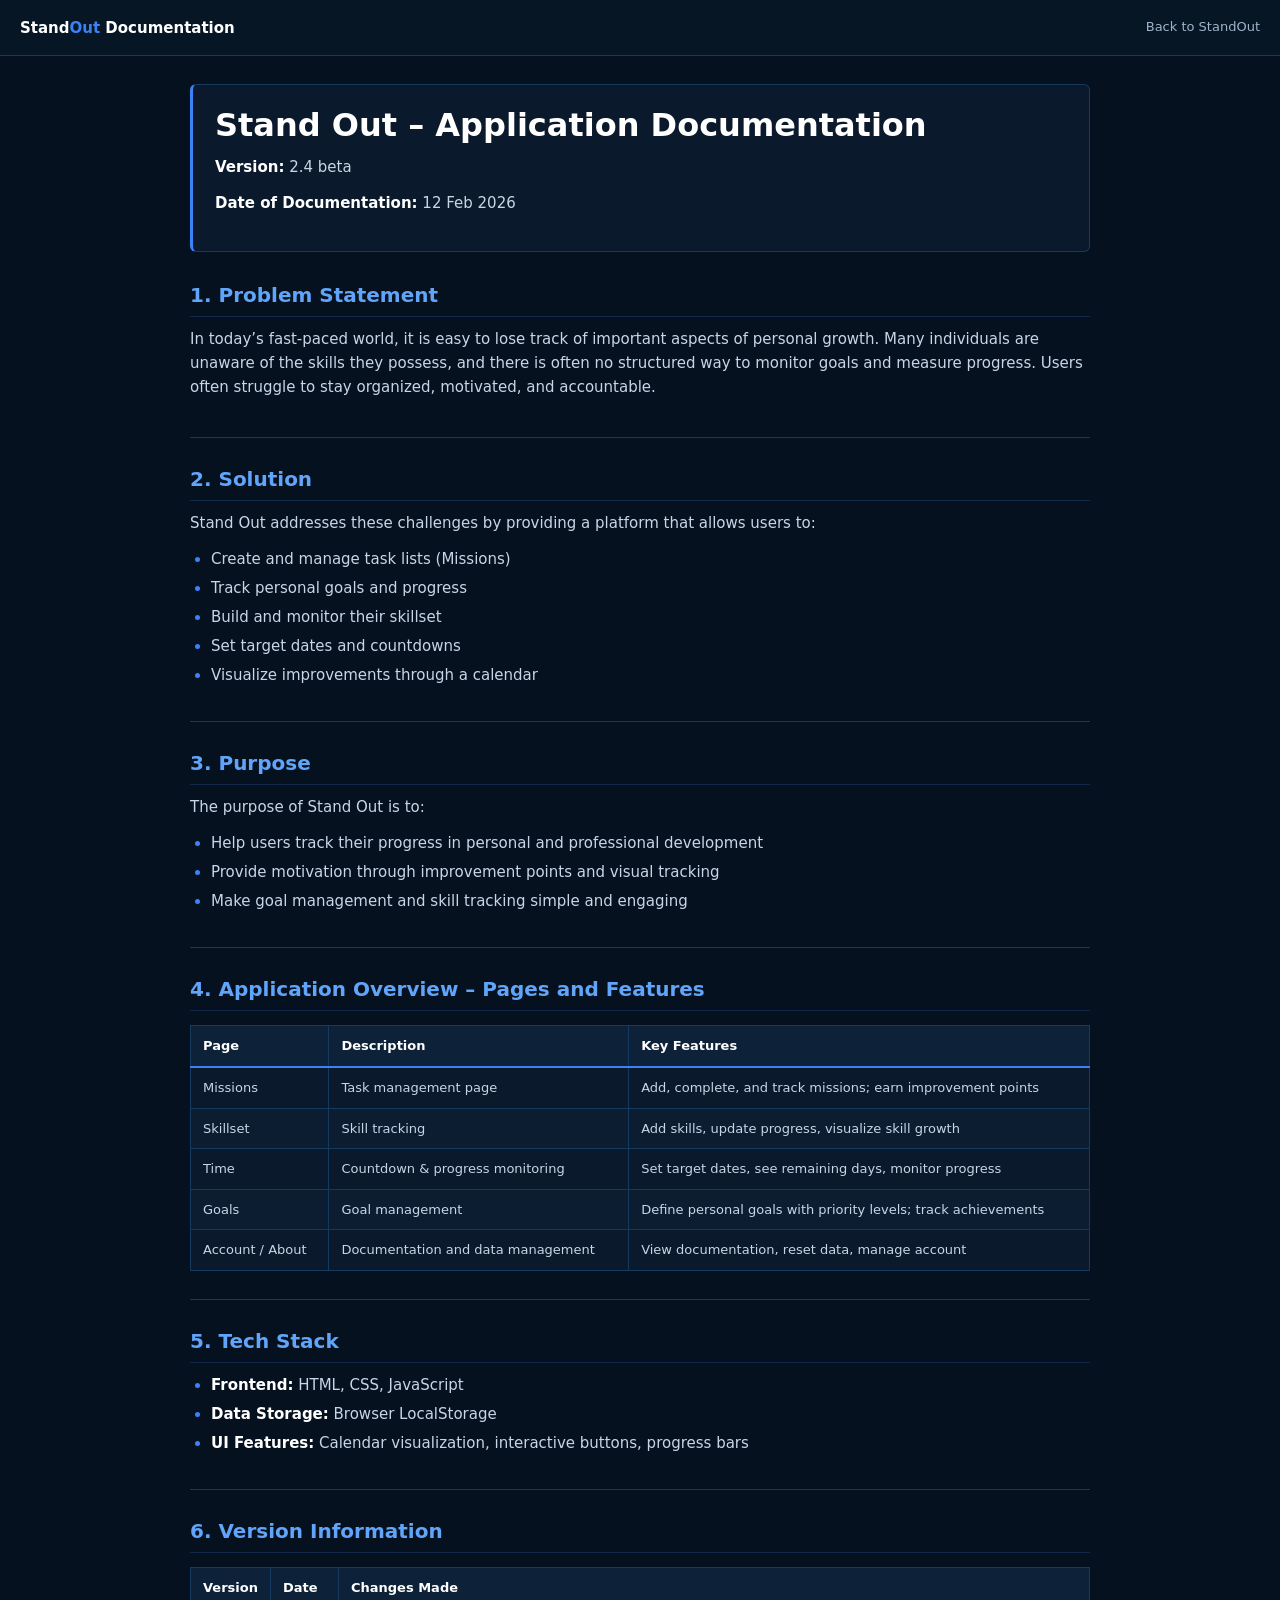
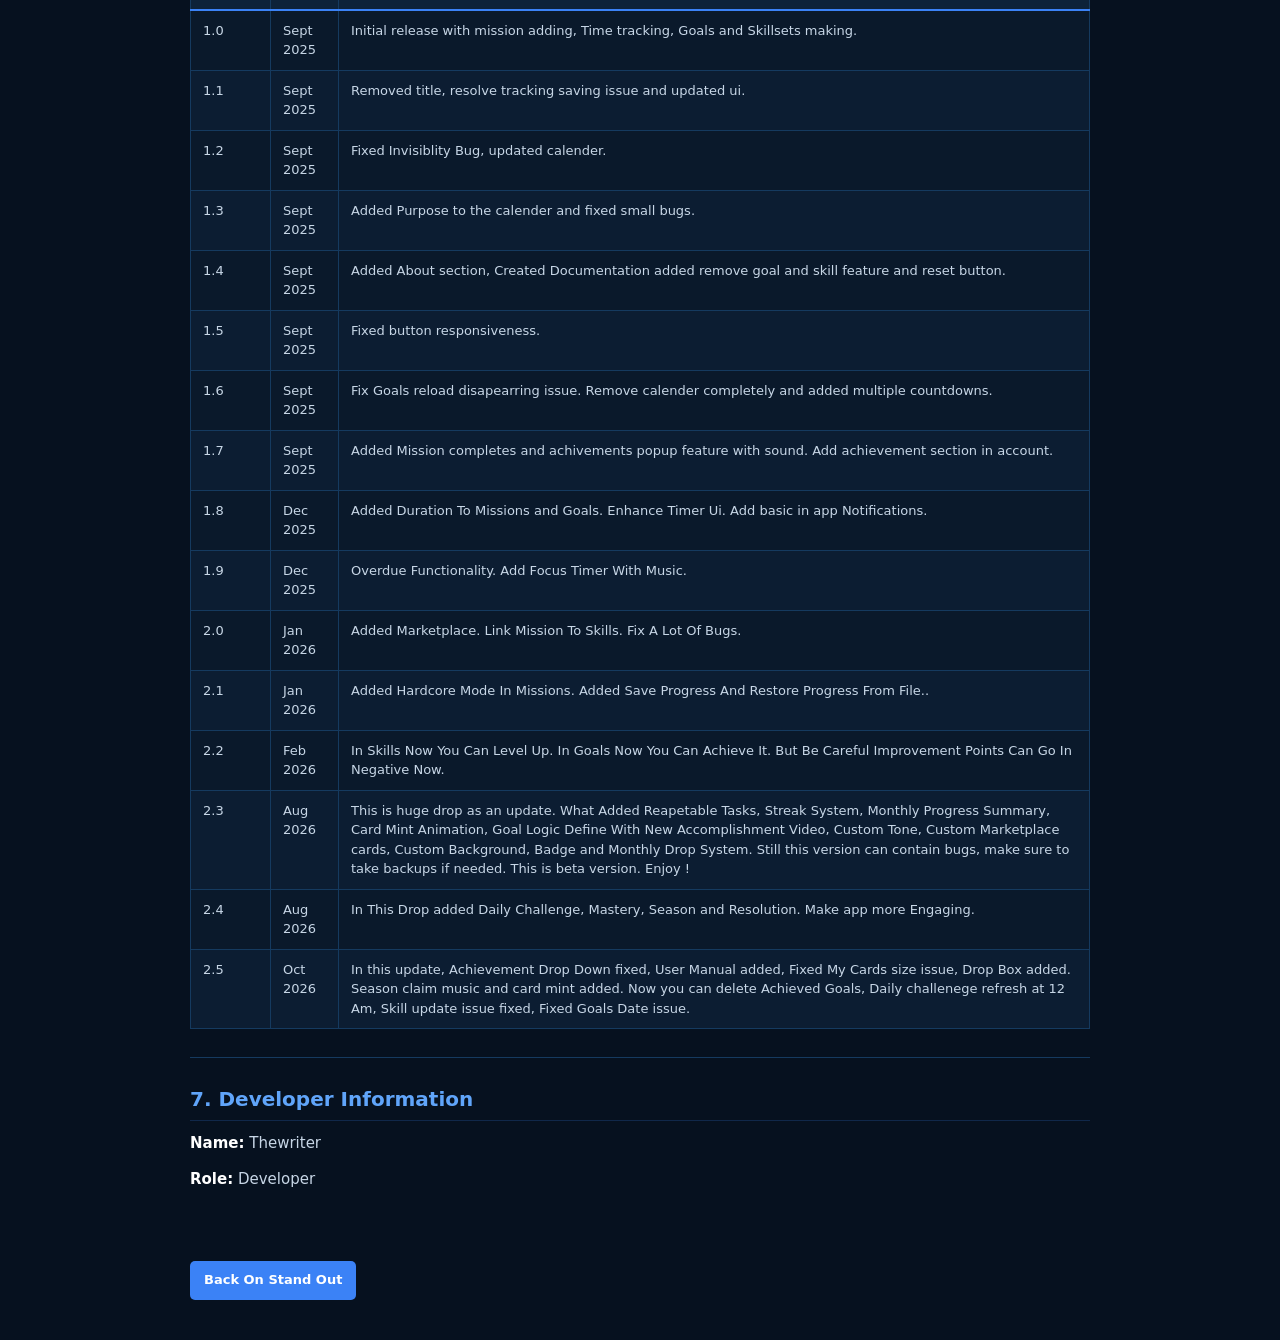
==== commit b613ae71: "Update documentation.html" ====
--- a/documentation.html
+++ b/documentation.html
@@ -498,6 +498,9 @@
          <td>2.4</td>
           <td>Aug 2026</td>
           <td>In This Drop added Daily Challenge, Mastery, Season and Resolution. Make app more Engaging.</tr>
+         <td>2.5</td>
+          <td>Oct 2026</td>
+          <td>In this update, Achievement Drop Down fixed, User Manual added, Fixed My Cards size issue, Drop Box added. Season claim music and card mint added. Now you can delete Achieved Goals, Daily challenege refresh at 12 Am, Skill update issue fixed, Fixed Goals Date issue.</tr>
       </tbody>
     </table>
   </section>
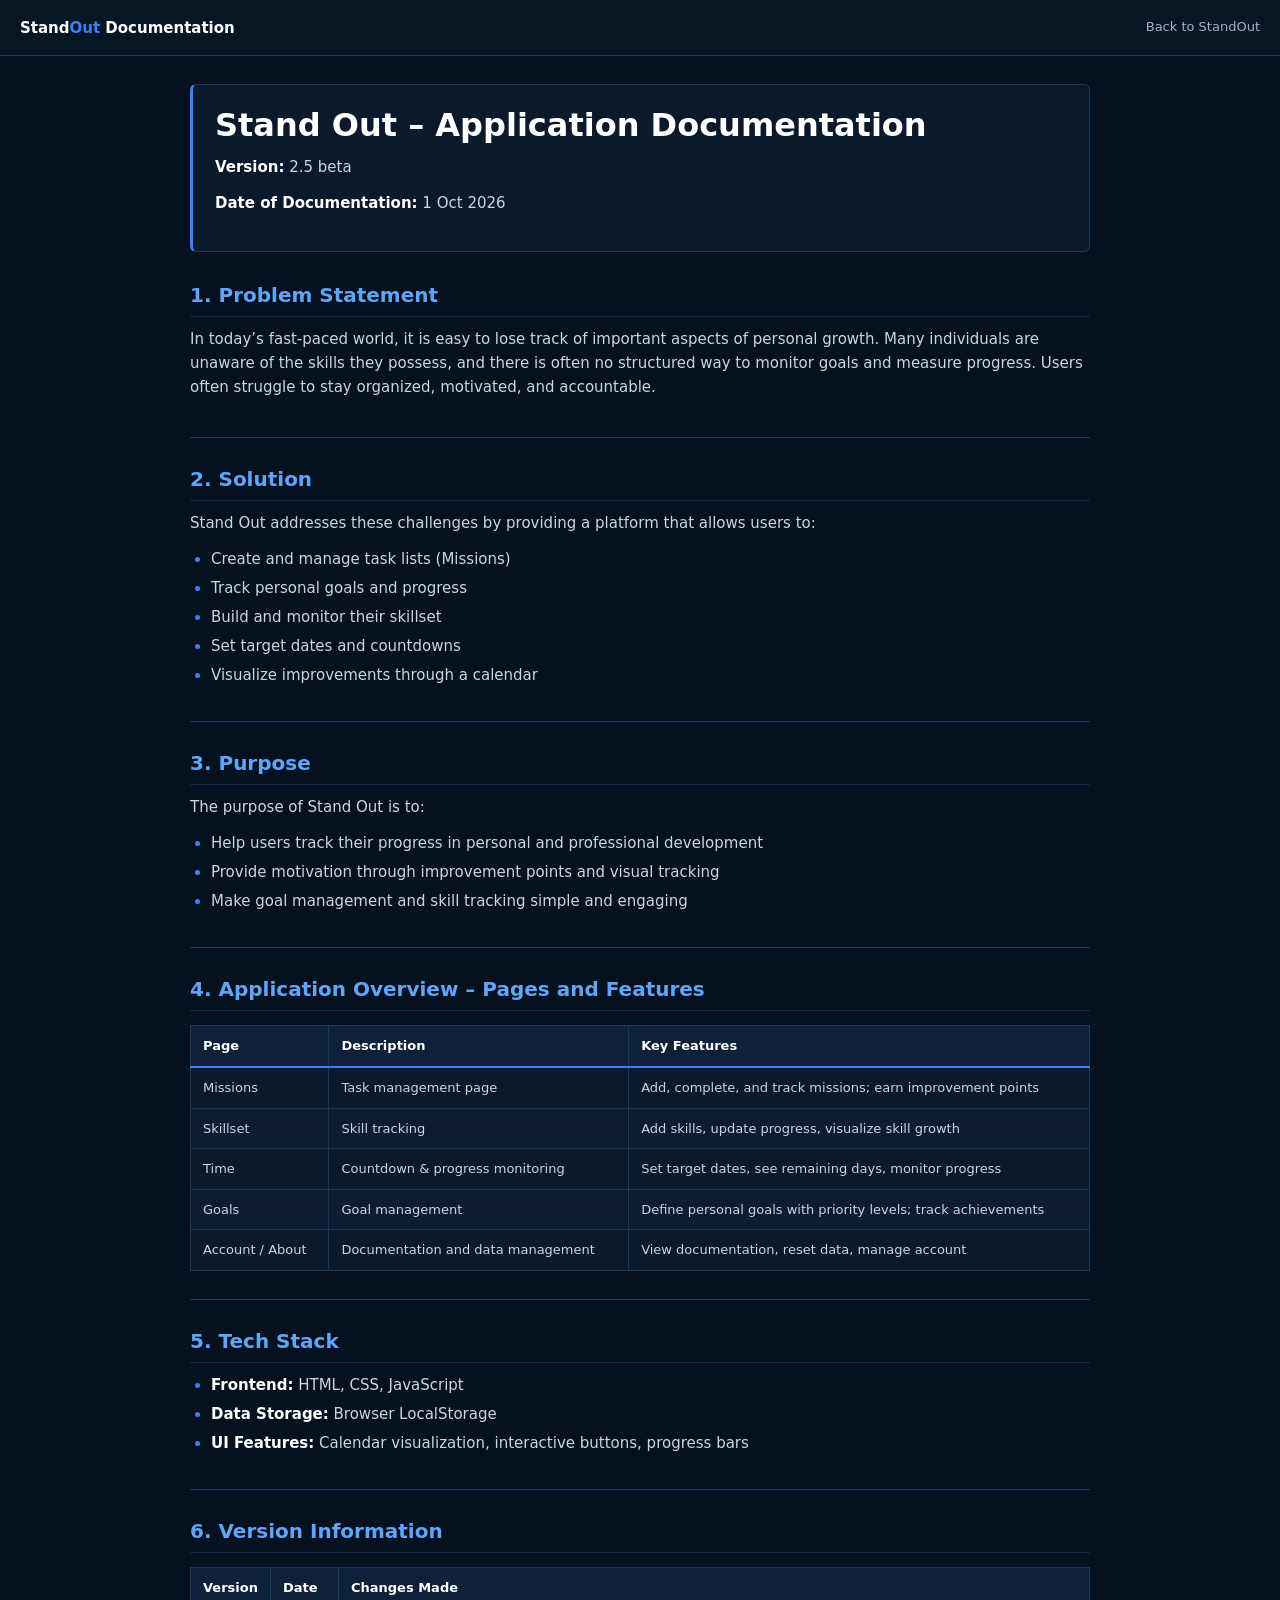
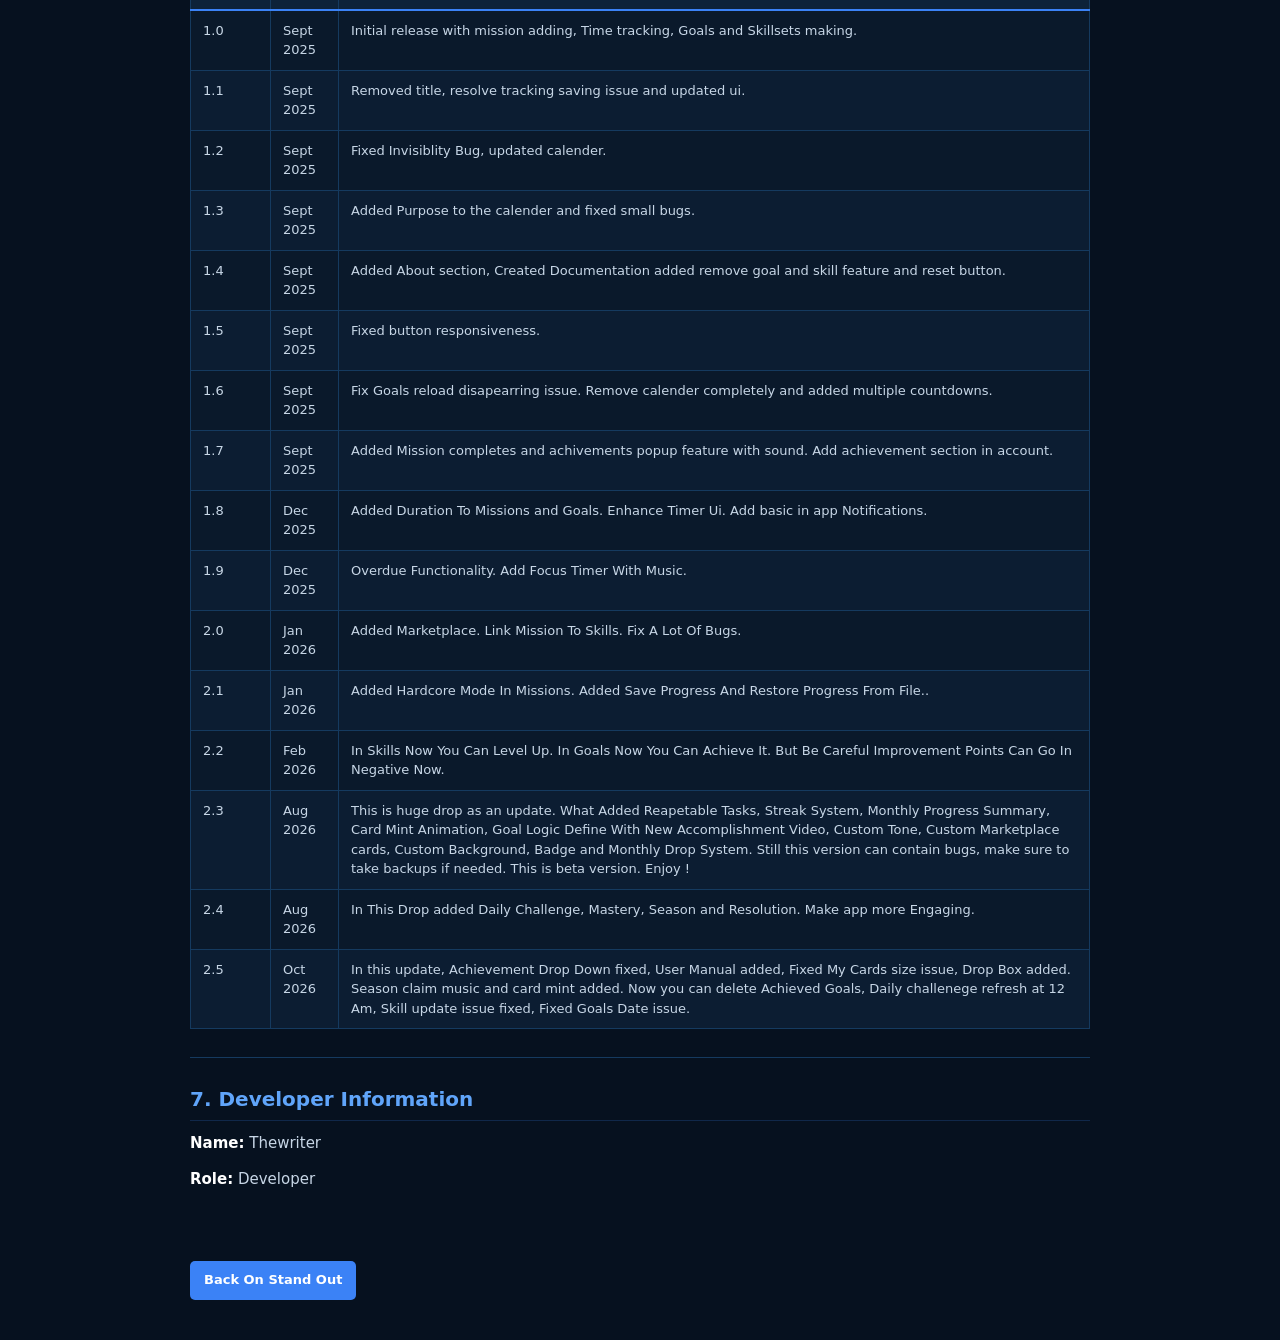
==== commit af206a11: "Update documentation.html" ====
--- a/documentation.html
+++ b/documentation.html
@@ -334,8 +334,8 @@
 
   <section>
     <h1>Stand Out – Application Documentation</h1>
-    <p><strong>Version:</strong> 2.4 beta</p>
-    <p><strong>Date of Documentation:</strong> 12 Feb 2026</p>
+    <p><strong>Version:</strong> 2.5 beta</p>
+    <p><strong>Date of Documentation:</strong> 1 Oct 2026</p>
   </section>
 
   <section>
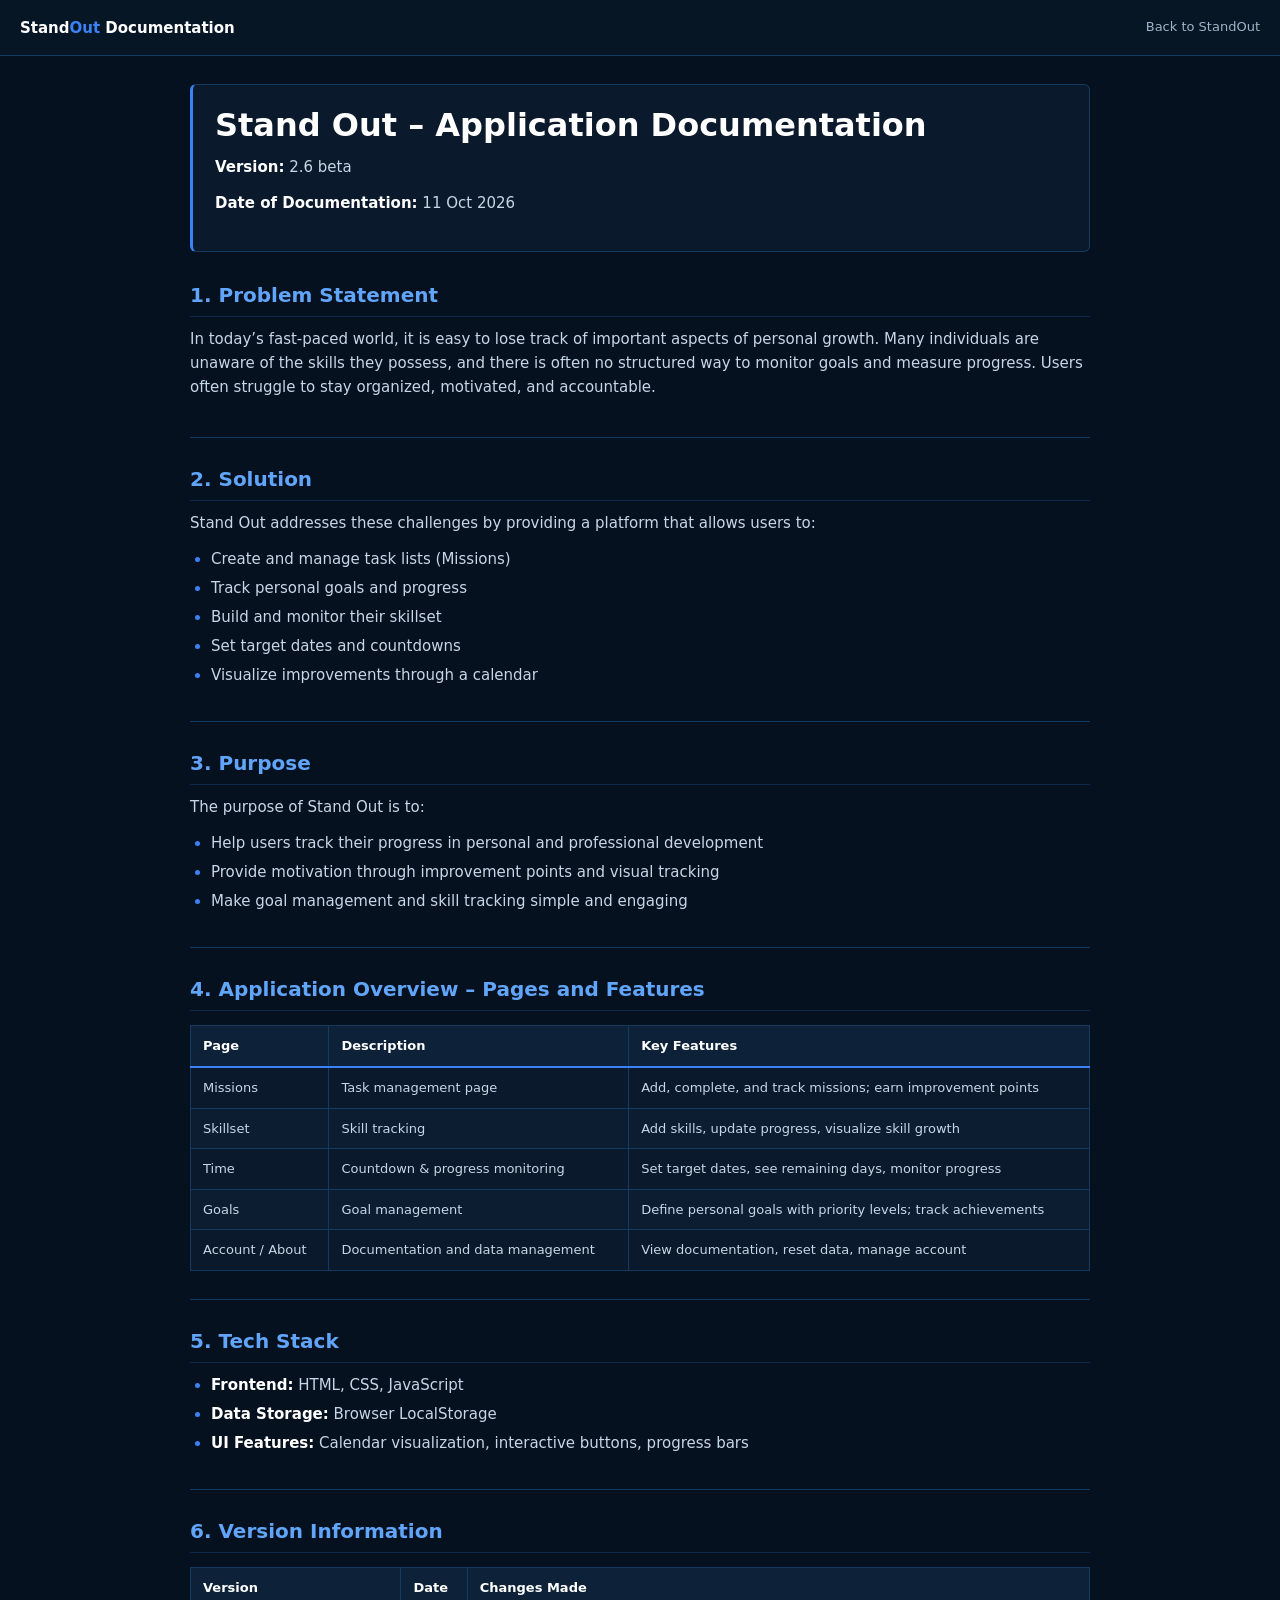
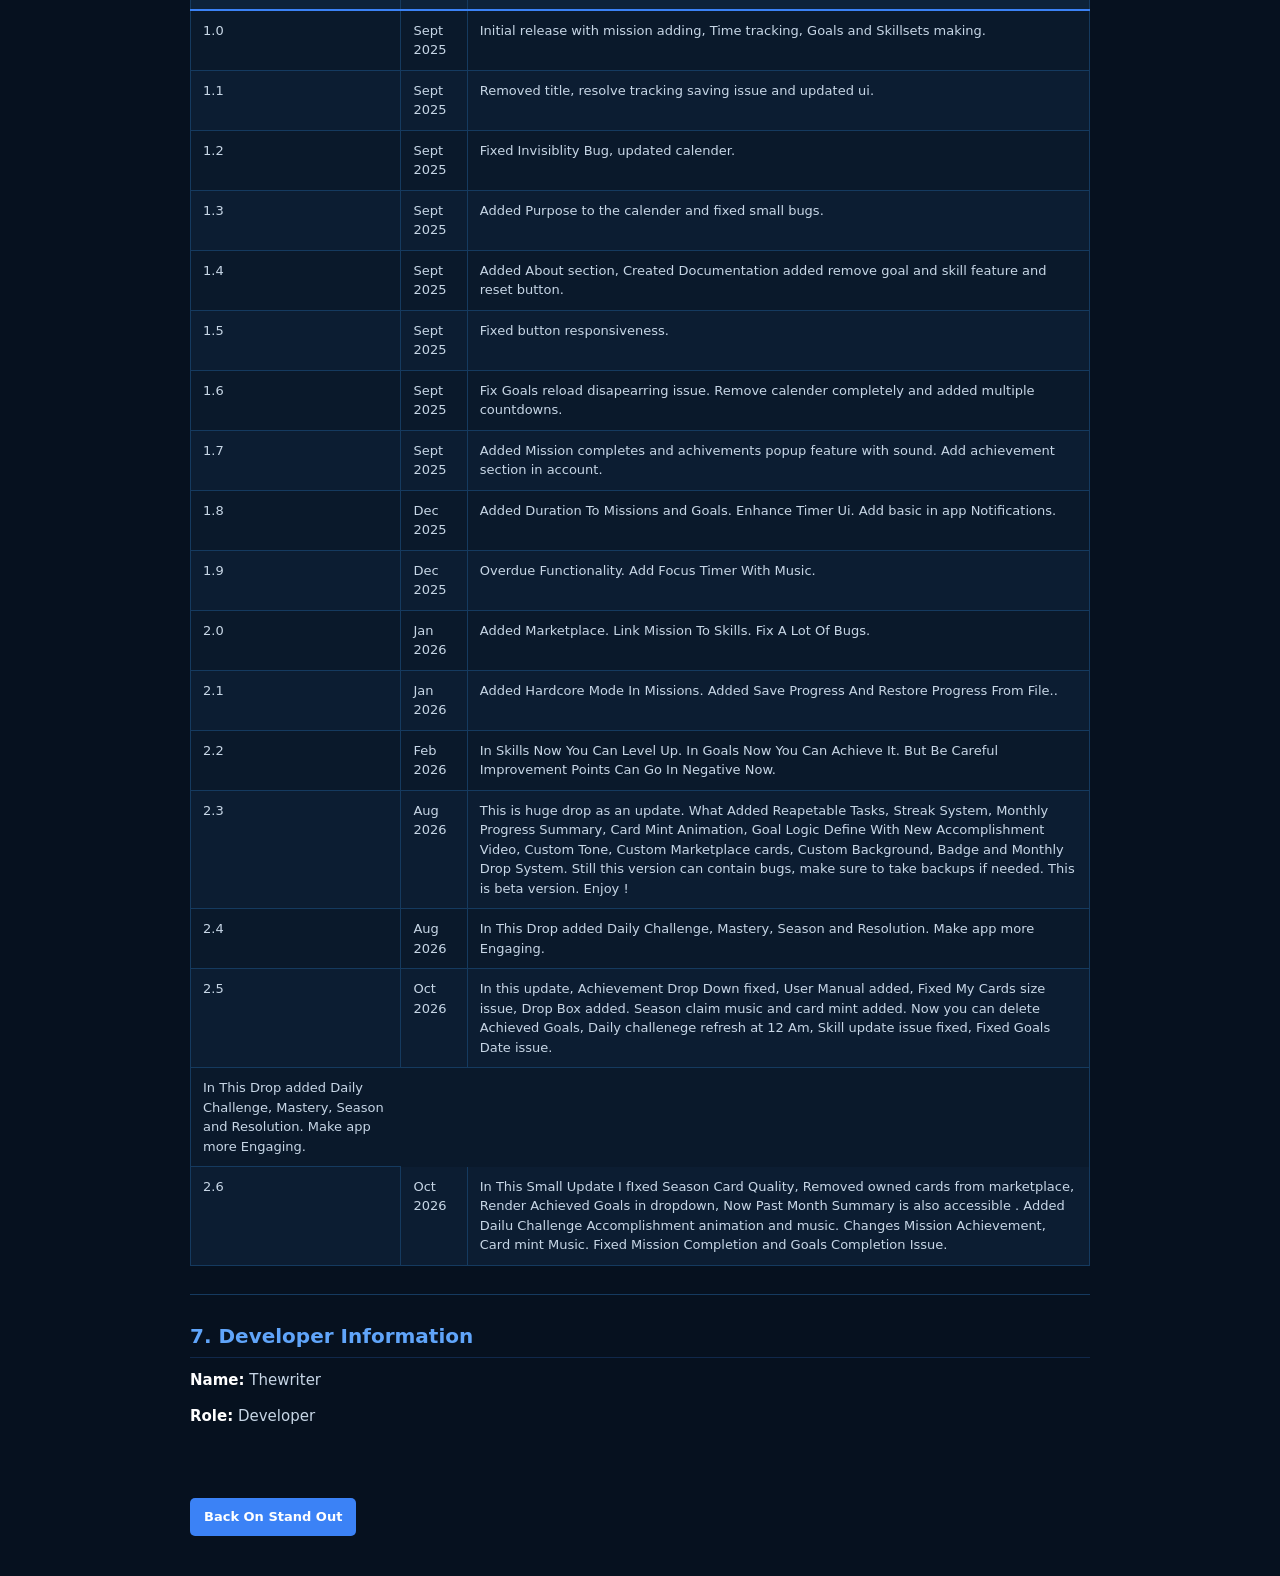
==== commit 68268940: "Update documentation.html" ====
--- a/documentation.html
+++ b/documentation.html
@@ -1,5 +1,6 @@
 <!DOCTYPE html>
 <html lang="en">
+
 <head>
   <meta charset="UTF-8">
   <meta name="viewport" content="width=device-width, initial-scale=1.0">
@@ -11,16 +12,18 @@
       --surface: #0a192b;
       --surface-2: #0d2239;
       --border: #153a5f;
-      --border-soft: rgba(59,130,246,.20);
+      --border-soft: rgba(59, 130, 246, .20);
       --text: #f5f9ff;
       --muted: #9fb4ca;
       --accent: #3b82f6;
       --accent-dark: #2563eb;
-      --accent-soft: rgba(59,130,246,.10);
+      --accent-soft: rgba(59, 130, 246, .10);
       --max-width: 900px;
     }
 
-    * { box-sizing: border-box; }
+    * {
+      box-sizing: border-box;
+    }
 
     html {
       background: var(--bg);
@@ -99,7 +102,12 @@
       border-bottom: 0;
     }
 
-    h1, h2, h3, h4, h5, h6 {
+    h1,
+    h2,
+    h3,
+    h4,
+    h5,
+    h6 {
       color: #fff;
       line-height: 1.3;
       letter-spacing: 0;
@@ -121,7 +129,9 @@
       border-bottom: 1px solid var(--border-soft);
     }
 
-    h3 { font-size: 1.05rem; }
+    h3 {
+      font-size: 1.05rem;
+    }
 
     p {
       margin: 6px 0 12px;
@@ -156,7 +166,8 @@
       border: 1px solid var(--border);
     }
 
-    th, td {
+    th,
+    td {
       padding: 10px 12px;
       text-align: left;
       vertical-align: top;
@@ -187,7 +198,7 @@
     }
 
     tr:nth-child(even) td {
-      background: rgba(59,130,246,.035);
+      background: rgba(59, 130, 246, .035);
     }
 
     .button {
@@ -288,35 +299,43 @@
         border-bottom: 0;
       }
 
-      td:nth-child(1)::before {
-        content: "Page";
-        color: #60a5fa;
-        font-weight: 600;
-      }
-
-      td:nth-child(2)::before {
-        content: "Description";
-        color: #60a5fa;
-        font-weight: 600;
-      }
-
-      td:nth-child(3)::before {
-        content: "Key Features";
-        color: #60a5fa;
-        font-weight: 600;
-      }
-
-      section:nth-of-type(6) td:nth-child(1)::before {
-        content: "Version";
-      }
-
-      section:nth-of-type(6) td:nth-child(2)::before {
-        content: "Date";
-      }
-
-      section:nth-of-type(6) td:nth-child(3)::before {
-        content: "Changes";
-      }
+     /* Default: Application Overview table */
+table:not(.version-table) td:nth-child(1)::before {
+    content: "Page";
+    color: #60a5fa;
+    font-weight: 600;
+}
+
+table:not(.version-table) td:nth-child(2)::before {
+    content: "Description";
+    color: #60a5fa;
+    font-weight: 600;
+}
+
+table:not(.version-table) td:nth-child(3)::before {
+    content: "Key Features";
+    color: #60a5fa;
+    font-weight: 600;
+}
+
+/* Version Information table */
+.version-table td:nth-child(1)::before {
+    content: "Version";
+    color: #60a5fa;
+    font-weight: 600;
+}
+
+.version-table td:nth-child(2)::before {
+    content: "Date";
+    color: #60a5fa;
+    font-weight: 600;
+}
+
+.version-table td:nth-child(3)::before {
+    content: "Changes Made";
+    color: #60a5fa;
+    font-weight: 600;
+}
 
       .button {
         width: 100%;
@@ -325,6 +344,7 @@
   </style>
 
 </head>
+
 <body>
   <nav class="doc-nav">
     <div class="doc-brand">Stand<span>Out</span> Documentation</div>
@@ -332,185 +352,199 @@
   </nav>
   <main>
 
-  <section>
-    <h1>Stand Out – Application Documentation</h1>
-    <p><strong>Version:</strong> 2.5 beta</p>
-    <p><strong>Date of Documentation:</strong> 1 Oct 2026</p>
-  </section>
-
-  <section>
-    <h2>1. Problem Statement</h2>
-    <p>In today’s fast-paced world, it is easy to lose track of important aspects of personal growth. Many individuals are unaware of the skills they possess, and there is often no structured way to monitor goals and measure progress. Users often struggle to stay organized, motivated, and accountable.</p>
-  </section>
-
-  <section>
-    <h2>2. Solution</h2>
-    <p>Stand Out addresses these challenges by providing a platform that allows users to:</p>
-    <ul>
-      <li>Create and manage task lists (Missions)</li>
-      <li>Track personal goals and progress</li>
-      <li>Build and monitor their skillset</li>
-      <li>Set target dates and countdowns</li>
-      <li>Visualize improvements through a calendar</li>
-    </ul>
-  </section>
-
-  <section>
-    <h2>3. Purpose</h2>
-    <p>The purpose of Stand Out is to:</p>
-    <ul>
-      <li>Help users track their progress in personal and professional development</li>
-      <li>Provide motivation through improvement points and visual tracking</li>
-      <li>Make goal management and skill tracking simple and engaging</li>
-    </ul>
-  </section>
-
-  <section>
-    <h2>4. Application Overview – Pages and Features</h2>
-    <table>
-      <thead>
-        <tr>
-          <th>Page</th>
-          <th>Description</th>
-          <th>Key Features</th>
-        </tr>
-      </thead>
-      <tbody>
-        <tr>
-          <td>Missions</td>
-          <td>Task management page</td>
-          <td>Add, complete, and track missions; earn improvement points</td>
-        </tr>
-        <tr>
-          <td>Skillset</td>
-          <td>Skill tracking</td>
-          <td>Add skills, update progress, visualize skill growth</td>
-        </tr>
-        <tr>
-          <td>Time</td>
-          <td>Countdown & progress monitoring</td>
-          <td>Set target dates, see remaining days, monitor progress</td>
-        </tr>
-        <tr>
-          <td>Goals</td>
-          <td>Goal management</td>
-          <td>Define personal goals with priority levels; track achievements</td>
-        </tr>
-        <tr>
-          <td>Account / About</td>
-          <td>Documentation and data management</td>
-          <td>View documentation, reset data, manage account</td>
-        </tr>
-      </tbody>
-    </table>
-  </section>
-
-  <section>
-    <h2>5. Tech Stack</h2>
-    <ul>
-      <li><strong>Frontend:</strong> HTML, CSS, JavaScript</li>
-      <li><strong>Data Storage:</strong> Browser LocalStorage</li>
-      <li><strong>UI Features:</strong> Calendar visualization, interactive buttons, progress bars</li>
-    </ul>
-  </section>
-
-  <section>
-    <h2>6. Version Information</h2>
-    <table>
-      <thead>
-        <tr>
-          <th>Version</th>
-          <th>Date</th>
-          <th>Changes Made</th>
-        </tr>
-      </thead>
-      <tbody>
-        <tr>
-          <td>1.0</td>
-          <td>Sept 2025</td>
-          <td>Initial release with mission adding, Time tracking, Goals and Skillsets making.</td>
-        </tr>
-        <tr>
-          <td>1.1</td>
-          <td>Sept 2025</td>
-          <td>Removed title, resolve tracking saving issue and updated ui.</td>
-        </tr>
-        <tr>
-          <td>1.2</td>
-          <td>Sept 2025</td>
-          <td>Fixed Invisiblity Bug, updated calender.</td>
-        </tr>
-        <tr>
-          <td>1.3</td>
-          <td>Sept 2025</td>
-          <td>Added Purpose to the calender and fixed small bugs.</td>
-        </tr>
-        <tr>
-          <td>1.4</td>
-          <td>Sept 2025</td>
-          <td>Added About section, Created Documentation added remove goal and skill feature and reset button.</td>
-        </tr>
-        <tr>
-          <td>1.5</td>
-          <td>Sept 2025</td>
-          <td>Fixed button responsiveness.</td>
-        </tr>
-        <tr>
-          <td>1.6</td>
-          <td>Sept 2025</td>
-          <td>Fix Goals reload disapearring issue. Remove calender completely and added multiple countdowns.</td>
-        </tr>
-        <tr>
-          <td>1.7</td>
-          <td>Sept 2025</td>
-          <td>Added Mission completes and achivements popup feature with sound. Add achievement section in account.</td>
-        </tr>
-        <tr>
-          <td>1.8</td>
-          <td>Dec 2025</td>
-          <td>Added Duration To Missions and Goals. Enhance Timer Ui. Add basic in app Notifications.</td>
-        </tr>
-        <tr>
-          <td>1.9</td>
-          <td>Dec 2025</td>
-          <td>Overdue Functionality. Add Focus Timer With Music.</td>
-        </tr>
-        <tr>
-          <td>2.0</td>
-          <td>Jan 2026</td>
-          <td>Added Marketplace. Link Mission To Skills. Fix A Lot Of Bugs.</td>
-        </tr>
-        <tr>
-          <td>2.1</td>
-          <td>Jan 2026</td>
-          <td>Added Hardcore Mode In Missions.  Added Save Progress And Restore Progress From File..</td>
-        </tr>
-         <tr>
-          <td>2.2</td>
-          <td>Feb 2026</td>
-          <td>In Skills Now You Can Level Up. In Goals Now You Can Achieve It. But Be Careful Improvement Points Can Go In Negative Now.</td>
-         </tr>
-        <tr>
-          <td>2.3</td>
-          <td>Aug 2026</td>
-          <td>This is huge drop as an update. What Added Reapetable Tasks, Streak System, Monthly Progress Summary, Card Mint Animation, Goal Logic Define With New Accomplishment Video, Custom Tone, Custom Marketplace cards, Custom Background, Badge and Monthly Drop System. Still this version can contain bugs, make sure to take backups if needed. This  is beta version. Enjoy !</td>
-         </tr>
-         <td>2.4</td>
+    <section>
+      <h1>Stand Out – Application Documentation</h1>
+      <p><strong>Version:</strong> 2.6 beta</p>
+      <p><strong>Date of Documentation:</strong> 11 Oct 2026</p>
+    </section>
+
+    <section>
+      <h2>1. Problem Statement</h2>
+      <p>In today’s fast-paced world, it is easy to lose track of important aspects of personal growth. Many individuals
+        are unaware of the skills they possess, and there is often no structured way to monitor goals and measure
+        progress. Users often struggle to stay organized, motivated, and accountable.</p>
+    </section>
+
+    <section>
+      <h2>2. Solution</h2>
+      <p>Stand Out addresses these challenges by providing a platform that allows users to:</p>
+      <ul>
+        <li>Create and manage task lists (Missions)</li>
+        <li>Track personal goals and progress</li>
+        <li>Build and monitor their skillset</li>
+        <li>Set target dates and countdowns</li>
+        <li>Visualize improvements through a calendar</li>
+      </ul>
+    </section>
+
+    <section>
+      <h2>3. Purpose</h2>
+      <p>The purpose of Stand Out is to:</p>
+      <ul>
+        <li>Help users track their progress in personal and professional development</li>
+        <li>Provide motivation through improvement points and visual tracking</li>
+        <li>Make goal management and skill tracking simple and engaging</li>
+      </ul>
+    </section>
+
+    <section>
+      <h2>4. Application Overview – Pages and Features</h2>
+      <table>
+        <thead>
+          <tr>
+            <th>Page</th>
+            <th>Description</th>
+            <th>Key Features</th>
+          </tr>
+        </thead>
+        <tbody>
+          <tr>
+            <td>Missions</td>
+            <td>Task management page</td>
+            <td>Add, complete, and track missions; earn improvement points</td>
+          </tr>
+          <tr>
+            <td>Skillset</td>
+            <td>Skill tracking</td>
+            <td>Add skills, update progress, visualize skill growth</td>
+          </tr>
+          <tr>
+            <td>Time</td>
+            <td>Countdown & progress monitoring</td>
+            <td>Set target dates, see remaining days, monitor progress</td>
+          </tr>
+          <tr>
+            <td>Goals</td>
+            <td>Goal management</td>
+            <td>Define personal goals with priority levels; track achievements</td>
+          </tr>
+          <tr>
+            <td>Account / About</td>
+            <td>Documentation and data management</td>
+            <td>View documentation, reset data, manage account</td>
+          </tr>
+        </tbody>
+      </table>
+    </section>
+
+    <section>
+      <h2>5. Tech Stack</h2>
+      <ul>
+        <li><strong>Frontend:</strong> HTML, CSS, JavaScript</li>
+        <li><strong>Data Storage:</strong> Browser LocalStorage</li>
+        <li><strong>UI Features:</strong> Calendar visualization, interactive buttons, progress bars</li>
+      </ul>
+    </section>
+
+    <section>
+      <h2>6. Version Information</h2>
+<table class="version-table">
+        <thead>
+          <tr>
+            <th>Version</th>
+            <th>Date</th>
+            <th>Changes Made</th>
+          </tr>
+        </thead>
+        <tbody>
+          <tr>
+            <td>1.0</td>
+            <td>Sept 2025</td>
+            <td>Initial release with mission adding, Time tracking, Goals and Skillsets making.</td>
+          </tr>
+          <tr>
+            <td>1.1</td>
+            <td>Sept 2025</td>
+            <td>Removed title, resolve tracking saving issue and updated ui.</td>
+          </tr>
+          <tr>
+            <td>1.2</td>
+            <td>Sept 2025</td>
+            <td>Fixed Invisiblity Bug, updated calender.</td>
+          </tr>
+          <tr>
+            <td>1.3</td>
+            <td>Sept 2025</td>
+            <td>Added Purpose to the calender and fixed small bugs.</td>
+          </tr>
+          <tr>
+            <td>1.4</td>
+            <td>Sept 2025</td>
+            <td>Added About section, Created Documentation added remove goal and skill feature and reset button.</td>
+          </tr>
+          <tr>
+            <td>1.5</td>
+            <td>Sept 2025</td>
+            <td>Fixed button responsiveness.</td>
+          </tr>
+          <tr>
+            <td>1.6</td>
+            <td>Sept 2025</td>
+            <td>Fix Goals reload disapearring issue. Remove calender completely and added multiple countdowns.</td>
+          </tr>
+          <tr>
+            <td>1.7</td>
+            <td>Sept 2025</td>
+            <td>Added Mission completes and achivements popup feature with sound. Add achievement section in account.
+            </td>
+          </tr>
+          <tr>
+            <td>1.8</td>
+            <td>Dec 2025</td>
+            <td>Added Duration To Missions and Goals. Enhance Timer Ui. Add basic in app Notifications.</td>
+          </tr>
+          <tr>
+            <td>1.9</td>
+            <td>Dec 2025</td>
+            <td>Overdue Functionality. Add Focus Timer With Music.</td>
+          </tr>
+          <tr>
+            <td>2.0</td>
+            <td>Jan 2026</td>
+            <td>Added Marketplace. Link Mission To Skills. Fix A Lot Of Bugs.</td>
+          </tr>
+          <tr>
+            <td>2.1</td>
+            <td>Jan 2026</td>
+            <td>Added Hardcore Mode In Missions. Added Save Progress And Restore Progress From File..</td>
+          </tr>
+          <tr>
+            <td>2.2</td>
+            <td>Feb 2026</td>
+            <td>In Skills Now You Can Level Up. In Goals Now You Can Achieve It. But Be Careful Improvement Points Can
+              Go In Negative Now.</td>
+          </tr>
+          <tr>
+            <td>2.3</td>
+            <td>Aug 2026</td>
+            <td>This is huge drop as an update. What Added Reapetable Tasks, Streak System, Monthly Progress Summary,
+              Card Mint Animation, Goal Logic Define With New Accomplishment Video, Custom Tone, Custom Marketplace
+              cards, Custom Background, Badge and Monthly Drop System. Still this version can contain bugs, make sure to
+              take backups if needed. This is beta version. Enjoy !</td>
+          </tr>
+          <td>2.4</td>
           <td>Aug 2026</td>
           <td>In This Drop added Daily Challenge, Mastery, Season and Resolution. Make app more Engaging.</tr>
-         <td>2.5</td>
+          <td>2.5</td>
           <td>Oct 2026</td>
-          <td>In this update, Achievement Drop Down fixed, User Manual added, Fixed My Cards size issue, Drop Box added. Season claim music and card mint added. Now you can delete Achieved Goals, Daily challenege refresh at 12 Am, Skill update issue fixed, Fixed Goals Date issue.</tr>
-      </tbody>
-    </table>
-  </section>
-
-  <section>
-    <h2>7. Developer Information</h2>
-    <p><strong>Name:</strong> Thewriter</p>
-    <p><strong>Role:</strong> Developer</p>
-  </section>
-  <a class="button" href="index.html">Back On Stand Out</a>
-</main>
+          <td>In this update, Achievement Drop Down fixed, User Manual added, Fixed My Cards size issue, Drop Box added.
+            Season claim music and card mint added. Now you can delete Achieved Goals, Daily challenege refresh at 12
+            Am, Skill update issue fixed, Fixed Goals Date issue.</tr>
+            <td>In This Drop added Daily Challenge, Mastery, Season and Resolution. Make app more Engaging.</tr>
+         <td>2.6</td>
+          <td>Oct 2026</td>
+          <td>In This Small Update I fIxed Season Card Quality, Removed owned cards from marketplace, Render Achieved Goals in dropdown, Now Past Month Summary is also accessible . Added Dailu Challenge Accomplishment animation and music. Changes Mission Achievement, Card mint Music. Fixed Mission Completion and Goals Completion Issue.</tr>
+        </tbody>
+      </table>
+    </section>
+
+    <section>
+      <h2>7. Developer Information</h2>
+      <p><strong>Name:</strong> Thewriter</p>
+      <p><strong>Role:</strong> Developer</p>
+    </section>
+    <a class="button" href="index.html">Back On Stand Out</a>
+  </main>
 </body>
+
 </html>
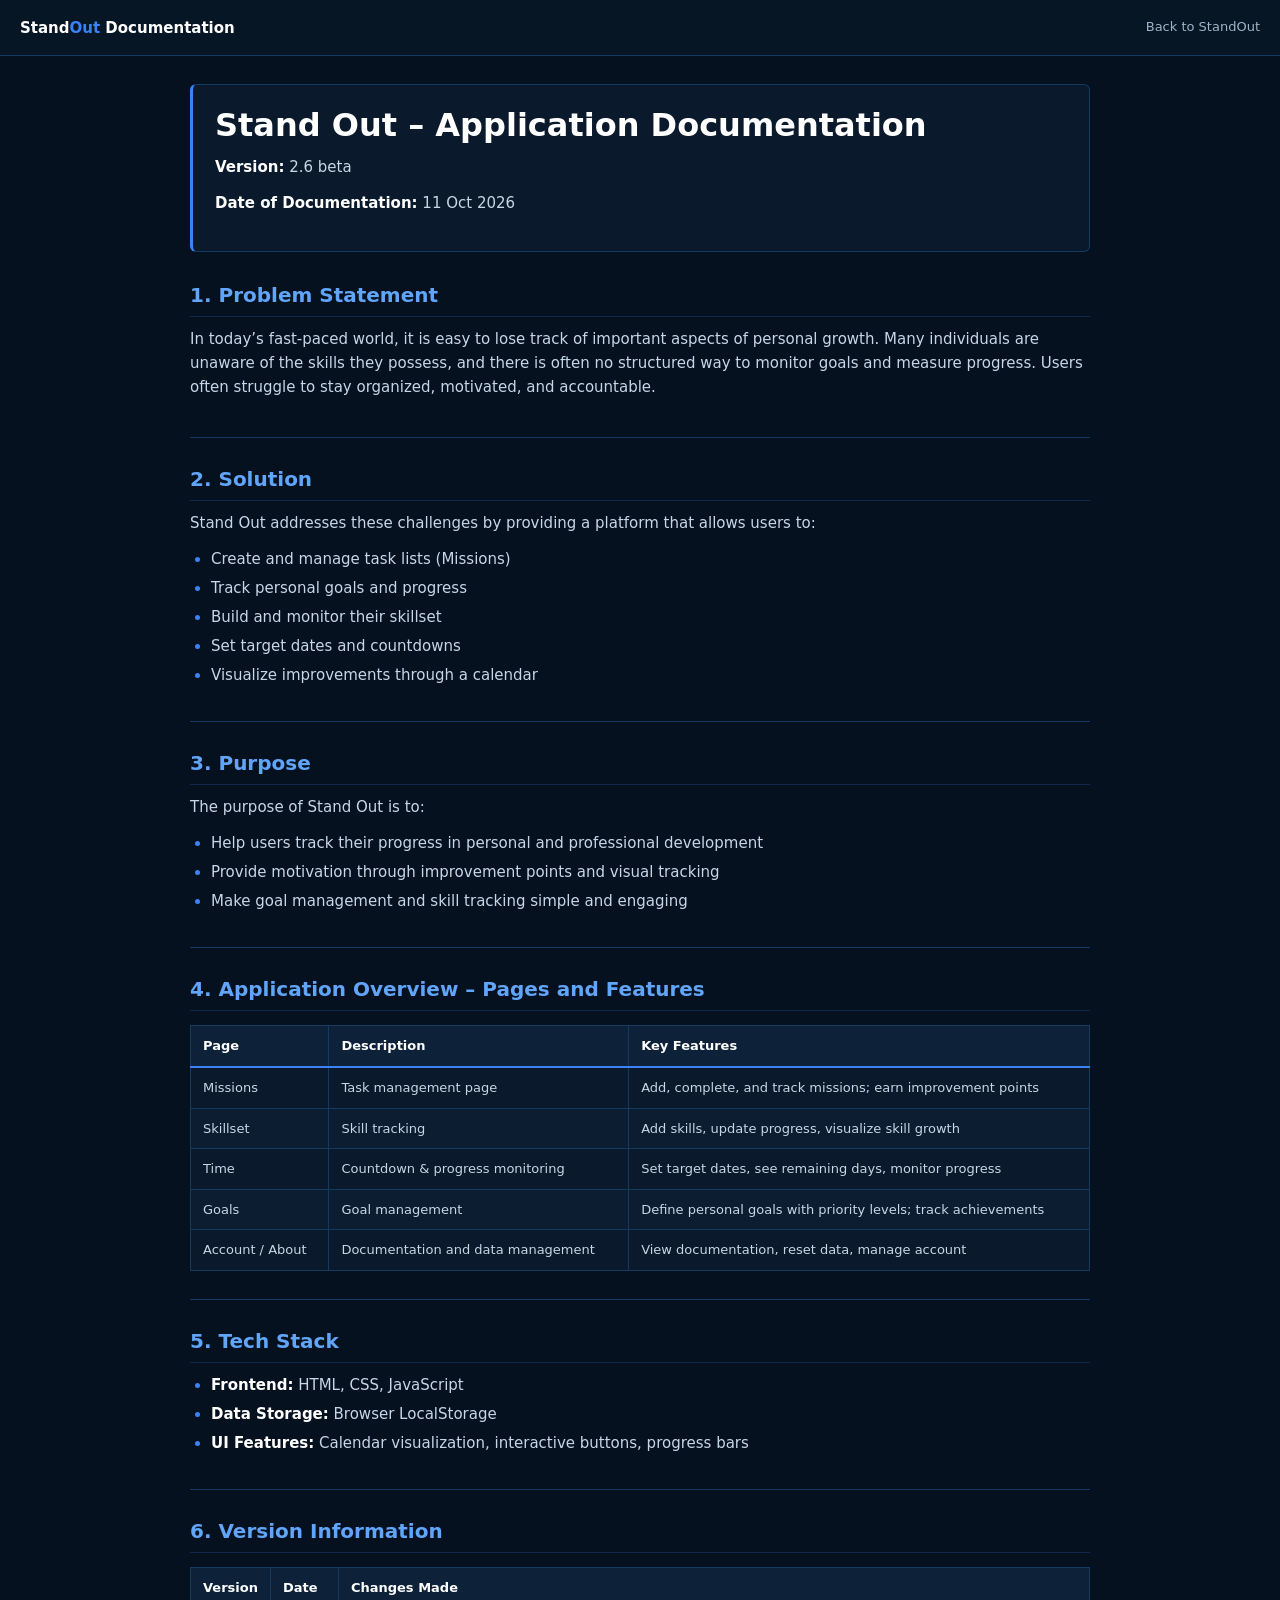
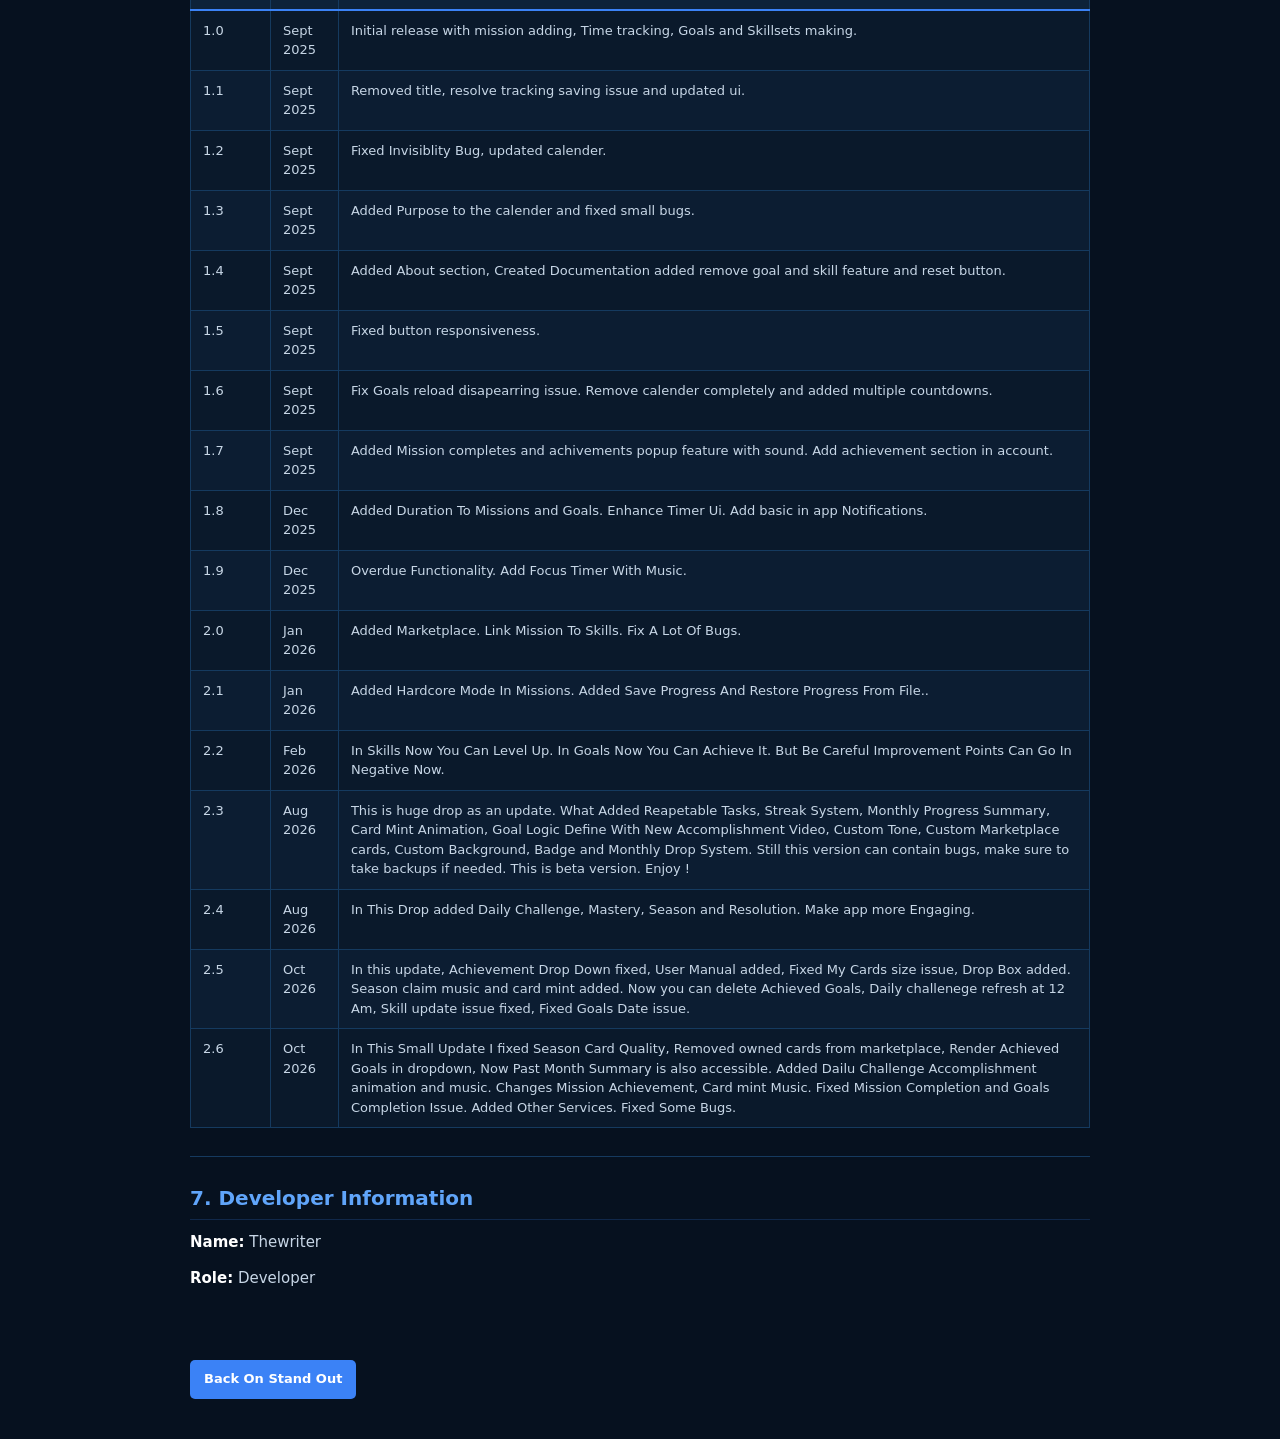
==== commit cea5446f: "Update documentation.html" ====
--- a/documentation.html
+++ b/documentation.html
@@ -530,10 +530,9 @@
           <td>In this update, Achievement Drop Down fixed, User Manual added, Fixed My Cards size issue, Drop Box added.
             Season claim music and card mint added. Now you can delete Achieved Goals, Daily challenege refresh at 12
             Am, Skill update issue fixed, Fixed Goals Date issue.</tr>
-            <td>In This Drop added Daily Challenge, Mastery, Season and Resolution. Make app more Engaging.</tr>
          <td>2.6</td>
           <td>Oct 2026</td>
-          <td>In This Small Update I fIxed Season Card Quality, Removed owned cards from marketplace, Render Achieved Goals in dropdown, Now Past Month Summary is also accessible . Added Dailu Challenge Accomplishment animation and music. Changes Mission Achievement, Card mint Music. Fixed Mission Completion and Goals Completion Issue.</tr>
+          <td>In This Small Update I fixed Season Card Quality, Removed owned cards from marketplace, Render Achieved Goals in dropdown, Now Past Month Summary is also accessible. Added Dailu Challenge Accomplishment animation and music. Changes Mission Achievement, Card mint Music. Fixed Mission Completion and Goals Completion Issue. Added Other Services. Fixed Some Bugs.</tr>
         </tbody>
       </table>
     </section>
